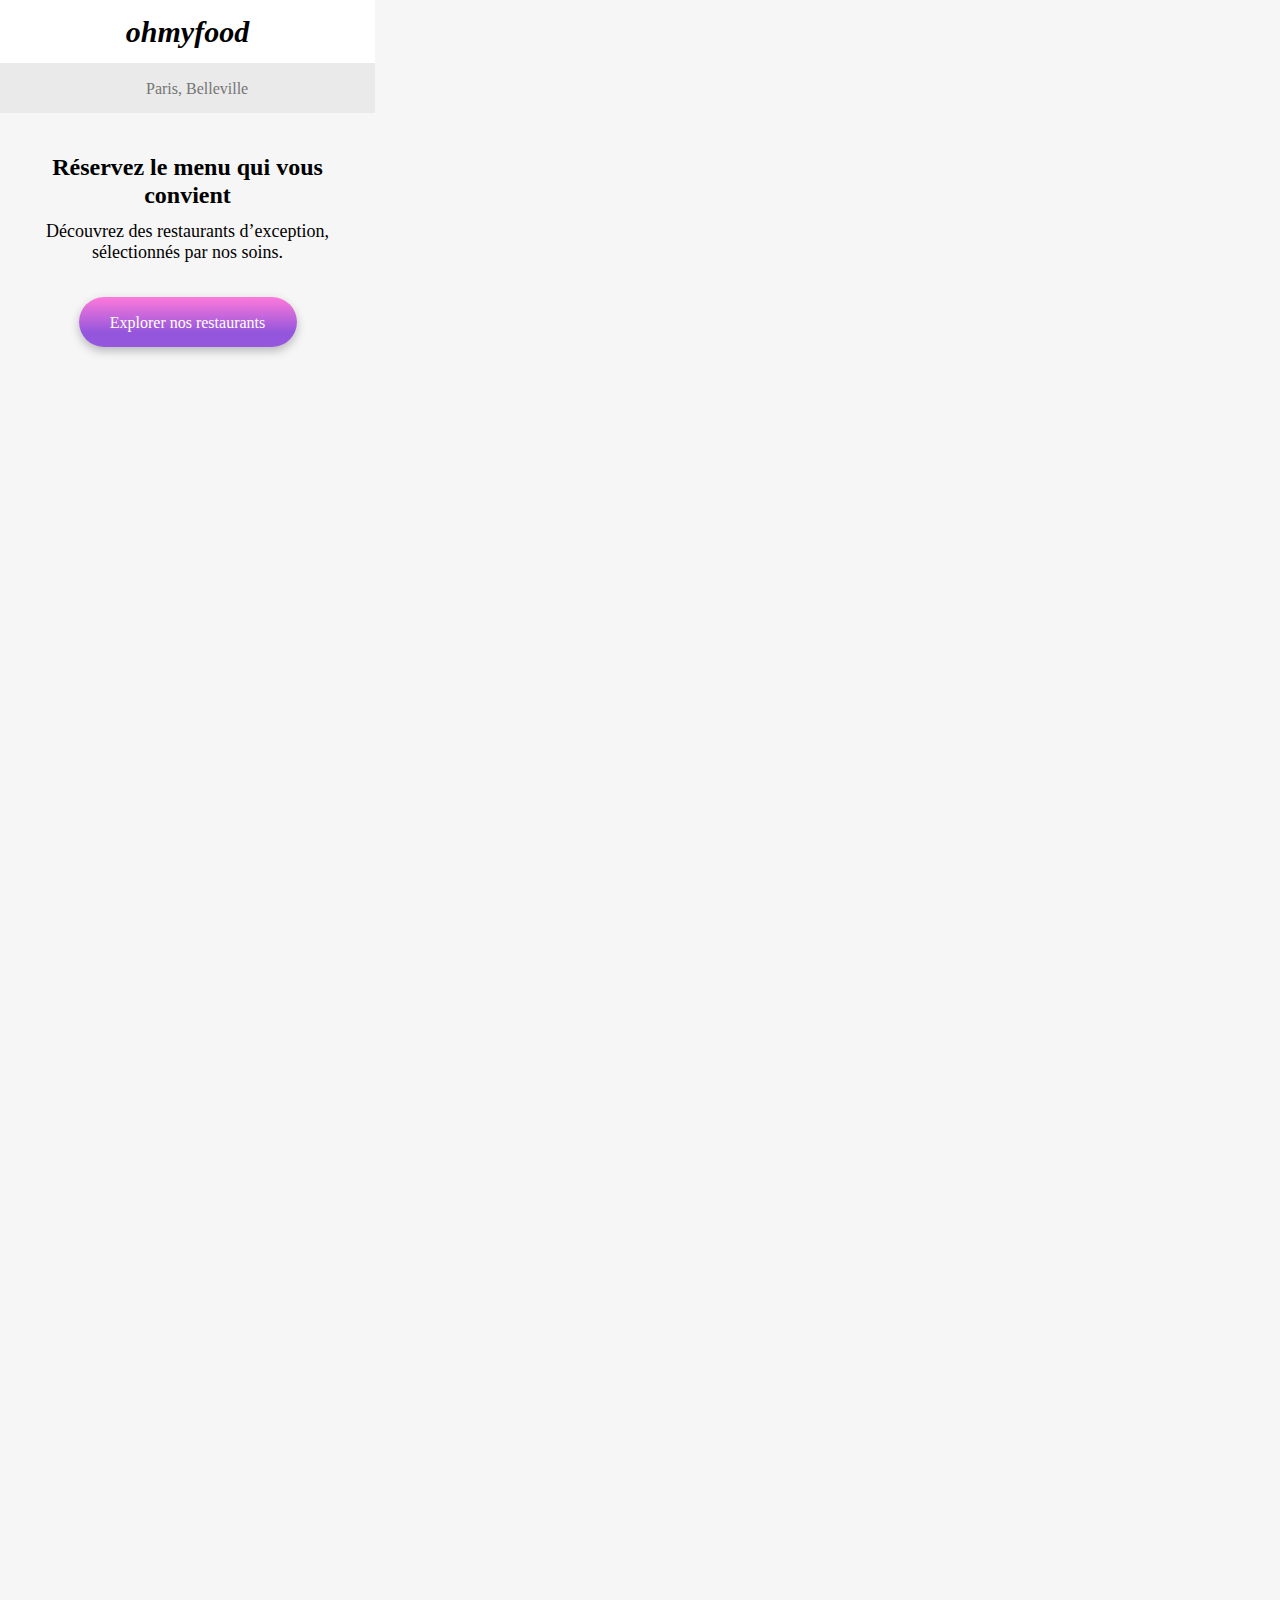
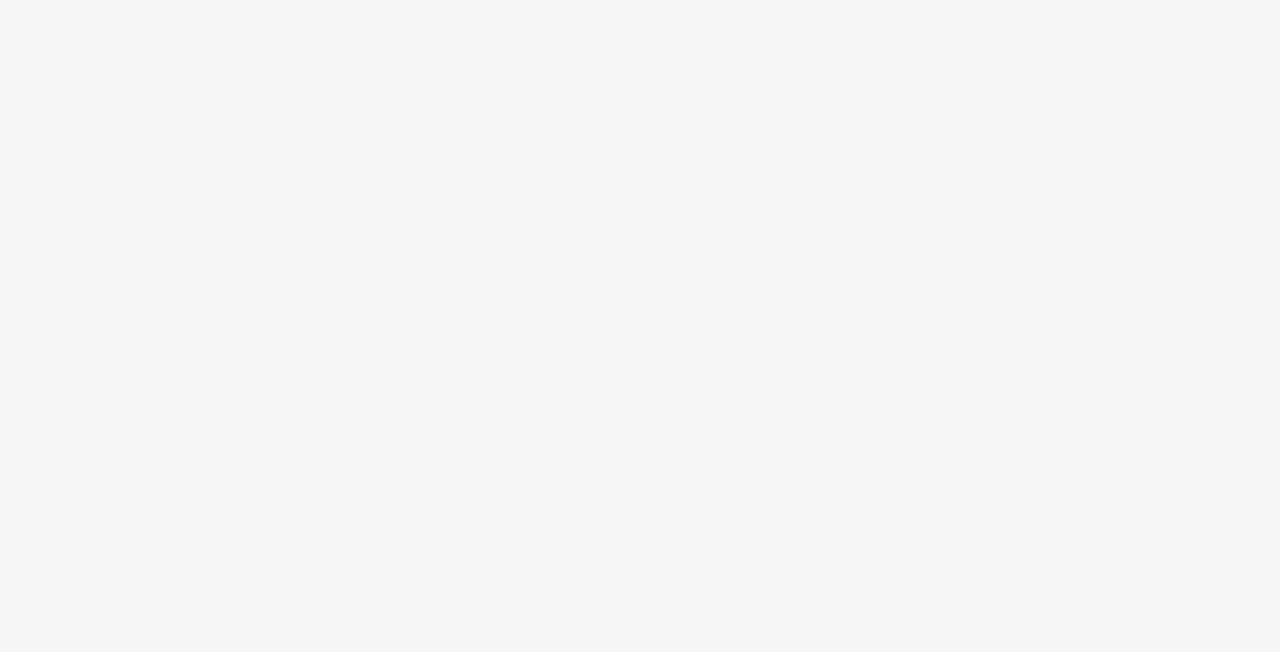
==== index.html @ 10ee0db1 "FEAT (explorer) : Ajout texte + bouton + style de la page" ====
<!DOCTYPE html>
<html lang="fr">

<head>
    <meta charset="UTF-8">
    <title>Oh My Food</title>
    <link rel="preconnect" href="https://fonts.googleapis.com">
    <link rel="preconnect" href="https://fonts.gstatic.com" crossorigin>
    <link href="https://fonts.googleapis.com/css2?family=Archivo:wght@600&family=Manrope&display=swap" rel="stylesheet">
    <link rel="stylesheet" href="https://cdnjs.cloudflare.com/ajax/libs/font-awesome/6.2.1/css/all.min.css"
        integrity="sha512-MV7K8+y+gLIBoVD59lQIYicR65iaqukzvf/nwasF0nqhPay5w/9lJmVM2hMDcnK1OnMGCdVK+iQrJ7lzPJQd1w=="
        crossorigin="anonymous" referrerpolicy="no-referrer" />
    <link rel="stylesheet" href="./css/style.css">
</head>

<body>
    <div class="main-container">

        <header>
            <div class="header_logo">
                <h1 class="header_logo--bold header_logo--center">ohmyfood</h1>
            </div>
            <div class="header_searchbar">
                <i class="fa-solid fa-location-dot"></i>
                <div>
                    <input class="header_searchbar--background header_searchbar--text" type="text"
                        placeholder="Paris, Belleville">
                </div>
            </div>
        </header>

        <main>

            <section class="explorer">
                <h2 class="explorer_h2">Réservez le menu qui vous convient</h2>
                <p class="explorer_p">Découvrez des restaurants d’exception, <br>sélectionnés par nos soins.
                </p>
                <div class="explorer_bouton">
                    <input type="submit" value="Explorer nos restaurants" class="explorer_bouton--style explorer_bouton--text">
                </div>
            </section>
        
            <section class="fonctionnement"></section>
            <section class="restaurants"></section>

        </main>

        <footer> </footer>

    </div>
</body>
---- css/style.css ----
@charset "UTF-8";
* {
  font-family: "Archivo", sans-serif;
  font-family: "Manrope", sans-serif;
}

:root {
  --purple: #9356DC;
  --pink: #FF79DA;
  --green: #99E2D0;
}

h1 {
  /*En-tête des pages (nom du restaurant)*/
  font-family: Shrikhand;
  font-size: 30px;
  font-style: italic;
  line-height: 44px;
}

h2 {
  /*Titre des section*/
  font-family: Roboto;
  font-size: 24px;
  font-weight: 700;
  line-height: 28px;
}

h3 {
  /*Titre des cards*/
  font-family: Roboto;
  font-size: 18px;
  font-weight: 700;
  line-height: 21px;
}

h4 {
  /*Textes des boutons*/
  font-family: Roboto;
  font-size: 16px;
  font-weight: 500;
  line-height: 19px;
}

h5 {
  /*Sous-titre des cards*/
  font-family: Roboto;
  font-size: 17px;
  font-weight: 300;
  line-height: 20px;
}

p {
  font-family: Roboto;
  font-size: 18px;
  font-weight: 300;
  line-height: 21px;
}

body {
  max-width: 375px;
  height: 2252px;
  background-color: rgb(246, 246, 246);
  margin: 0px;
}

.main-container {
  display: grid;
  grid-template-columns: 375px;
  align-items: center;
}

/*************HEADER*************/
.header_logo {
  width: 375px;
  height: 63px;
  background-color: white;
  display: flex;
  align-items: center;
}
.header_logo .header_logo--bold {
  font-weight: bold;
}
.header_logo .header_logo--center {
  margin: auto;
}

.header_searchbar {
  display: flex;
  flex-direction: row;
  align-items: center;
  justify-content: center;
  height: 50px;
  gap: 17px;
  padding-left: 100px;
  background-color: rgb(234, 234, 234);
}
.header_searchbar .header_searchbar--background {
  border: none;
  background-color: rgb(234, 234, 234);
}
.header_searchbar .header_searchbar--text {
  font-family: Roboto;
  font-size: 16px;
  font-weight: 500;
  line-height: 19px;
  color: black;
}

/*************EXPLORER*************/
.explorer {
  display: flex;
  flex-direction: column;
  justify-content: center;
  padding-top: 40px;
}
.explorer .explorer_h2 {
  width: 275px;
  height: 68px;
  text-align: center;
  margin: auto;
}
.explorer .explorer_p {
  width: 315px;
  height: 46px;
  margin: auto;
  text-align: center;
}
.explorer .explorer_bouton {
  width: 218px;
  height: 50px;
  margin: auto;
  margin-top: 30px;
}
.explorer .explorer_bouton .explorer_bouton--style {
  width: 218px;
  height: 50px;
  border-radius: 25px;
  border: none;
  background: rgb(147, 86, 220);
  background: linear-gradient(0deg, rgb(147, 86, 220) 29%, rgb(255, 121, 218) 100%);
  box-shadow: 0px 4px 10px 0px rgba(0, 0, 0, 0.25);
}
.explorer .explorer_bouton .explorer_bouton--text {
  font-family: Roboto;
  font-size: 16px;
  font-weight: 500;
  line-height: 19px;
  color: white;
}/*# sourceMappingURL=style.css.map */
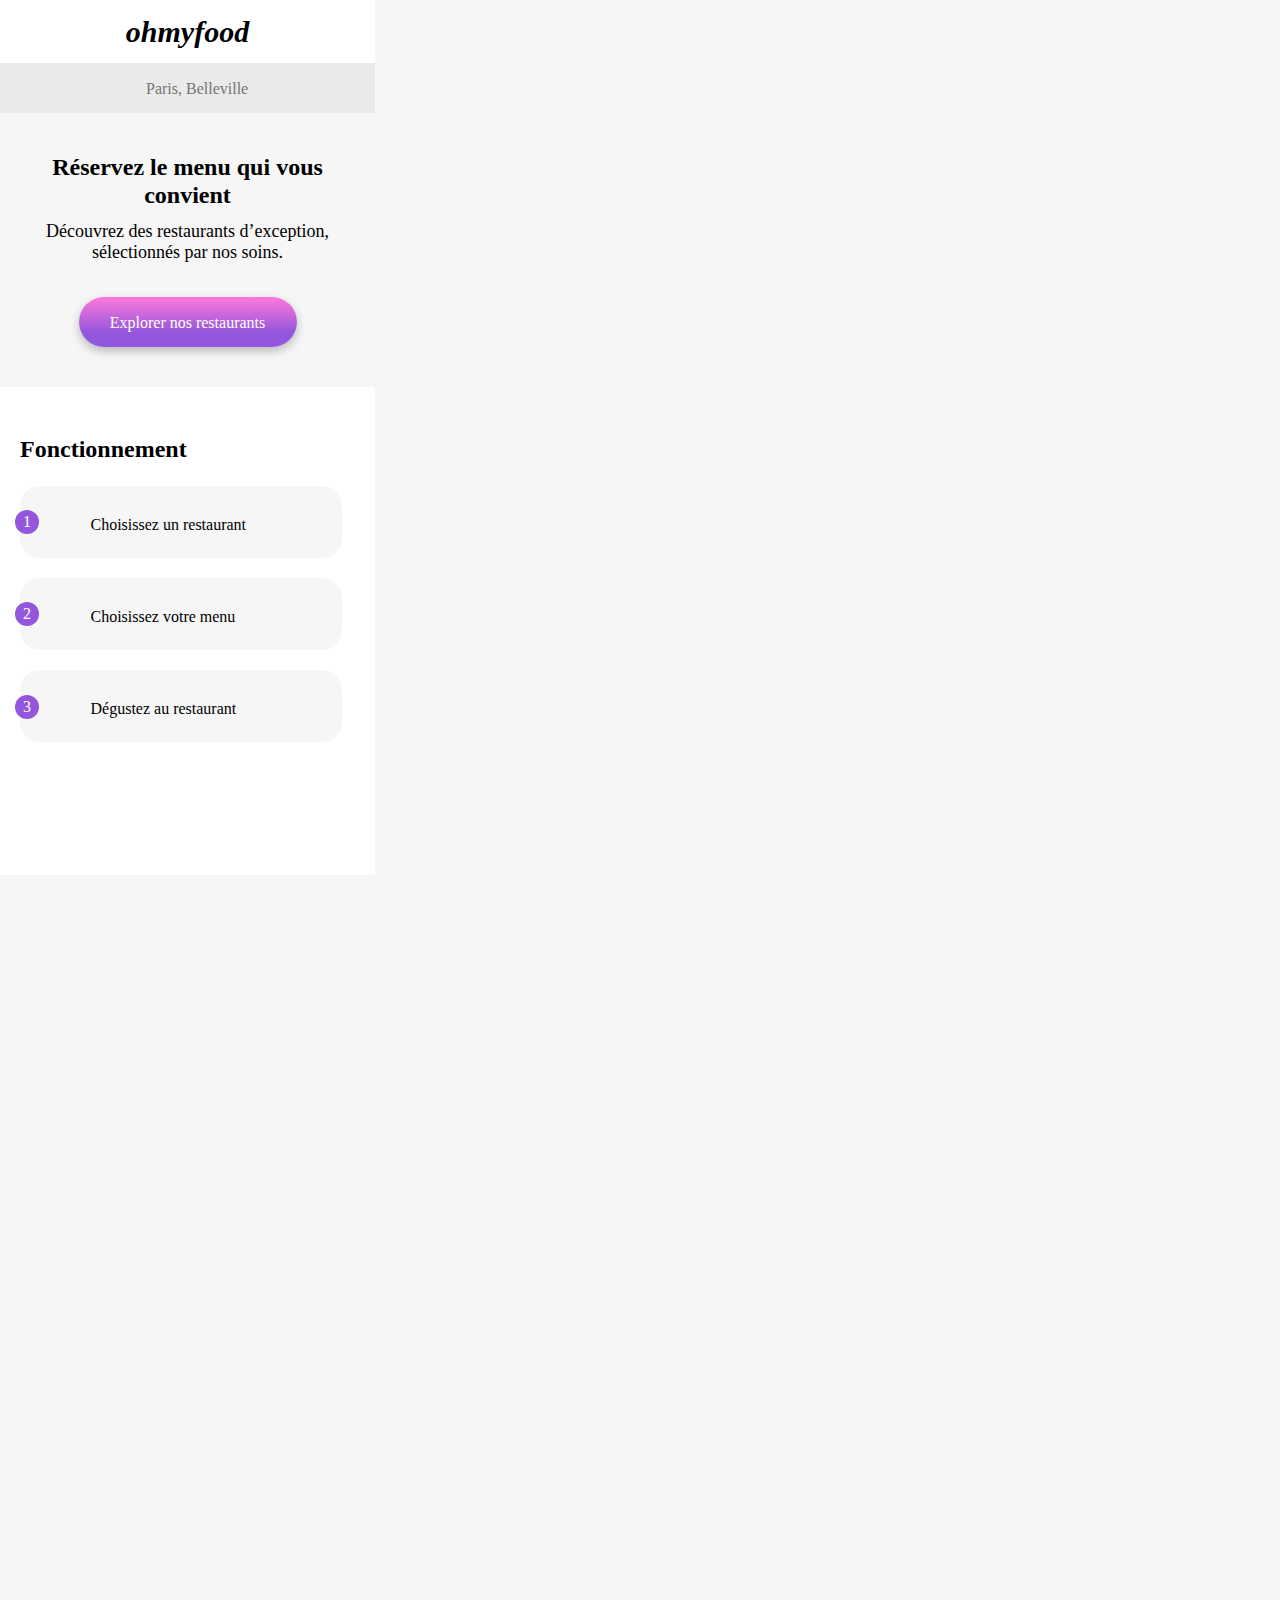
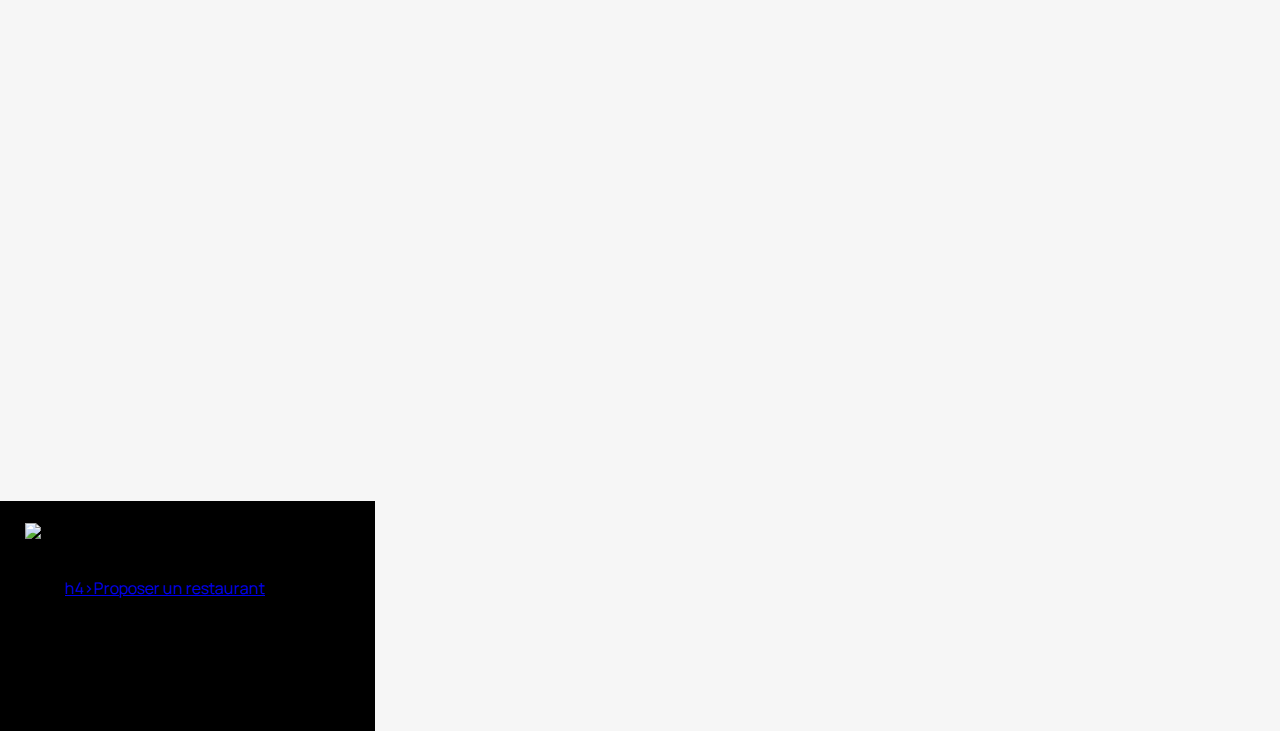
==== commit d1597b89: "FEAT (footer) : Ajout structure section + structure ul/li + style de la section" ====
--- a/index.html
+++ b/index.html
@@ -36,16 +36,55 @@
                 <p class="explorer_p">Découvrez des restaurants d’exception, <br>sélectionnés par nos soins.
                 </p>
                 <div class="explorer_bouton">
-                    <input type="submit" value="Explorer nos restaurants" class="explorer_bouton--style explorer_bouton--text">
+                    <a href="#" class="explorer_bouton--style explorer_bouton--text">Explorer nos restaurants</a>
                 </div>
             </section>
         
-            <section class="fonctionnement"></section>
-            <section class="restaurants"></section>
+            <section class="fonctionmt">
+                    <h2 class="fonctionmt_text">Fonctionnement</h2>
+                <div class="fonctionmt_bouton">
+                    <div class="bouton_pastille bouton_pastille--position1">
+                        <h4 class="bouton_pastille--number">1</h4>
+                    </div>
+                    <i class="fa-solid fa-mobile-screen-button"></i>
+                    <h4 class="bouton_text--style">Choisissez un restaurant</h4>
+                </div>
+                <div class="fonctionmt_bouton">
+                    <div class="bouton_pastille bouton_pastille--position2">
+                        <h4 class="bouton_pastille--number">2</h4>
+                    </div>
+                    <i class="fa-solid fa-list-ul"></i>
+                    <h4 class="bouton_text--style">Choisissez votre menu</h4>
+                </div>
+                <div class="fonctionmt_bouton">
+                    <div class="bouton_pastille bouton_pastille--position3">
+                        <h4 class="bouton_pastille--number">3</h4>
+                    </div>
+                    <i class="fa-solid fa-store"></i>
+                    <h4 class="bouton_text--style">Dégustez au restaurant</h4>
+                </div>
+            </section>
+            
+            <section class="restaurants">
+
+            </section>
 
         </main>
 
-        <footer> </footer>
+        <footer class="footer">
+            <img src="/images/logo/ohmyfood.png" alt="logo Ohmyfood">
+            <ul>
+                <li class="footer_link">
+                    <i class="fa-solid fa-utensils"></i>
+                    <a href="#">h4>Proposer un restaurant</h4></a>
+                </li>
+                <li></li>
+                <li></li>
+                <li></li>
+
+
+            </ul>
+        </footer>
 
     </div>
 </body>--- a/css/style.css
+++ b/css/style.css
@@ -8,6 +8,7 @@
   --purple: #9356DC;
   --pink: #FF79DA;
   --green: #99E2D0;
+  --light_grey: rgba(246, 246, 246, 1);
 }
 
 h1 {
@@ -60,7 +61,7 @@
 body {
   max-width: 375px;
   height: 2252px;
-  background-color: rgb(246, 246, 246);
+  background-color: var(--light_grey);
   margin: 0px;
 }
 
@@ -113,6 +114,7 @@
   flex-direction: column;
   justify-content: center;
   padding-top: 40px;
+  padding-bottom: 40px;
 }
 .explorer .explorer_h2 {
   width: 275px;
@@ -133,11 +135,11 @@
   margin-top: 30px;
 }
 .explorer .explorer_bouton .explorer_bouton--style {
+  display: inline-block;
   width: 218px;
   height: 50px;
   border-radius: 25px;
   border: none;
-  background: rgb(147, 86, 220);
   background: linear-gradient(0deg, rgb(147, 86, 220) 29%, rgb(255, 121, 218) 100%);
   box-shadow: 0px 4px 10px 0px rgba(0, 0, 0, 0.25);
 }
@@ -147,4 +149,84 @@
   font-weight: 500;
   line-height: 19px;
   color: white;
+  text-decoration: none;
+  display: flex;
+  justify-content: center;
+  align-items: center;
+}
+
+/*************FONCTIONNEMENT*************/
+.fonctionmt {
+  display: flex;
+  flex-direction: column;
+  height: 440px;
+  padding-top: 48px;
+  background-color: white;
+  gap: 20px;
+  padding-left: 20px;
+}
+.fonctionmt .fonctionmt_text {
+  width: 275px;
+  height: 31px;
+  margin: 0px;
+}
+.fonctionmt .bouton_pastille {
+  position: absolute;
+  left: 15px;
+  width: 24px;
+  height: 24px;
+  background-color: var(--purple);
+  border-radius: 100%;
+}
+.fonctionmt .bouton_pastille--position1 {
+  top: 510px;
+}
+.fonctionmt .bouton_pastille--position2 {
+  top: 602px;
+}
+.fonctionmt .bouton_pastille--position3 {
+  top: 695px;
+}
+.fonctionmt .bouton_pastille--number {
+  color: white;
+  width: 15px;
+  margin: auto;
+  margin-top: 2px;
+  text-align: center;
+}
+.fonctionmt .fonctionmt_bouton {
+  display: flex;
+  flex-direction: row;
+  width: 322px;
+  height: 72px;
+  border-radius: 20px;
+  background-color: var(--light_grey);
+}
+.fonctionmt .fa-solid {
+  display: flex;
+  align-items: center;
+  margin-left: 30px;
+}
+.fonctionmt .bouton_text--style {
+  width: 211px;
+  height: 15px;
+  margin: auto;
+}
+.fonctionmt .fa-store {
+  color: var(--purple);
+}
+
+/*************RESTAURANTS*************/
+.restaurants {
+  height: 1226px;
+}
+
+/*************FOOTER*************/
+.footer {
+  display: flex;
+  flex-direction: column;
+  height: 186px;
+  padding: 22px 25px 22px 25px;
+  gap: 16px;
+  background-color: black;
 }/*# sourceMappingURL=style.css.map */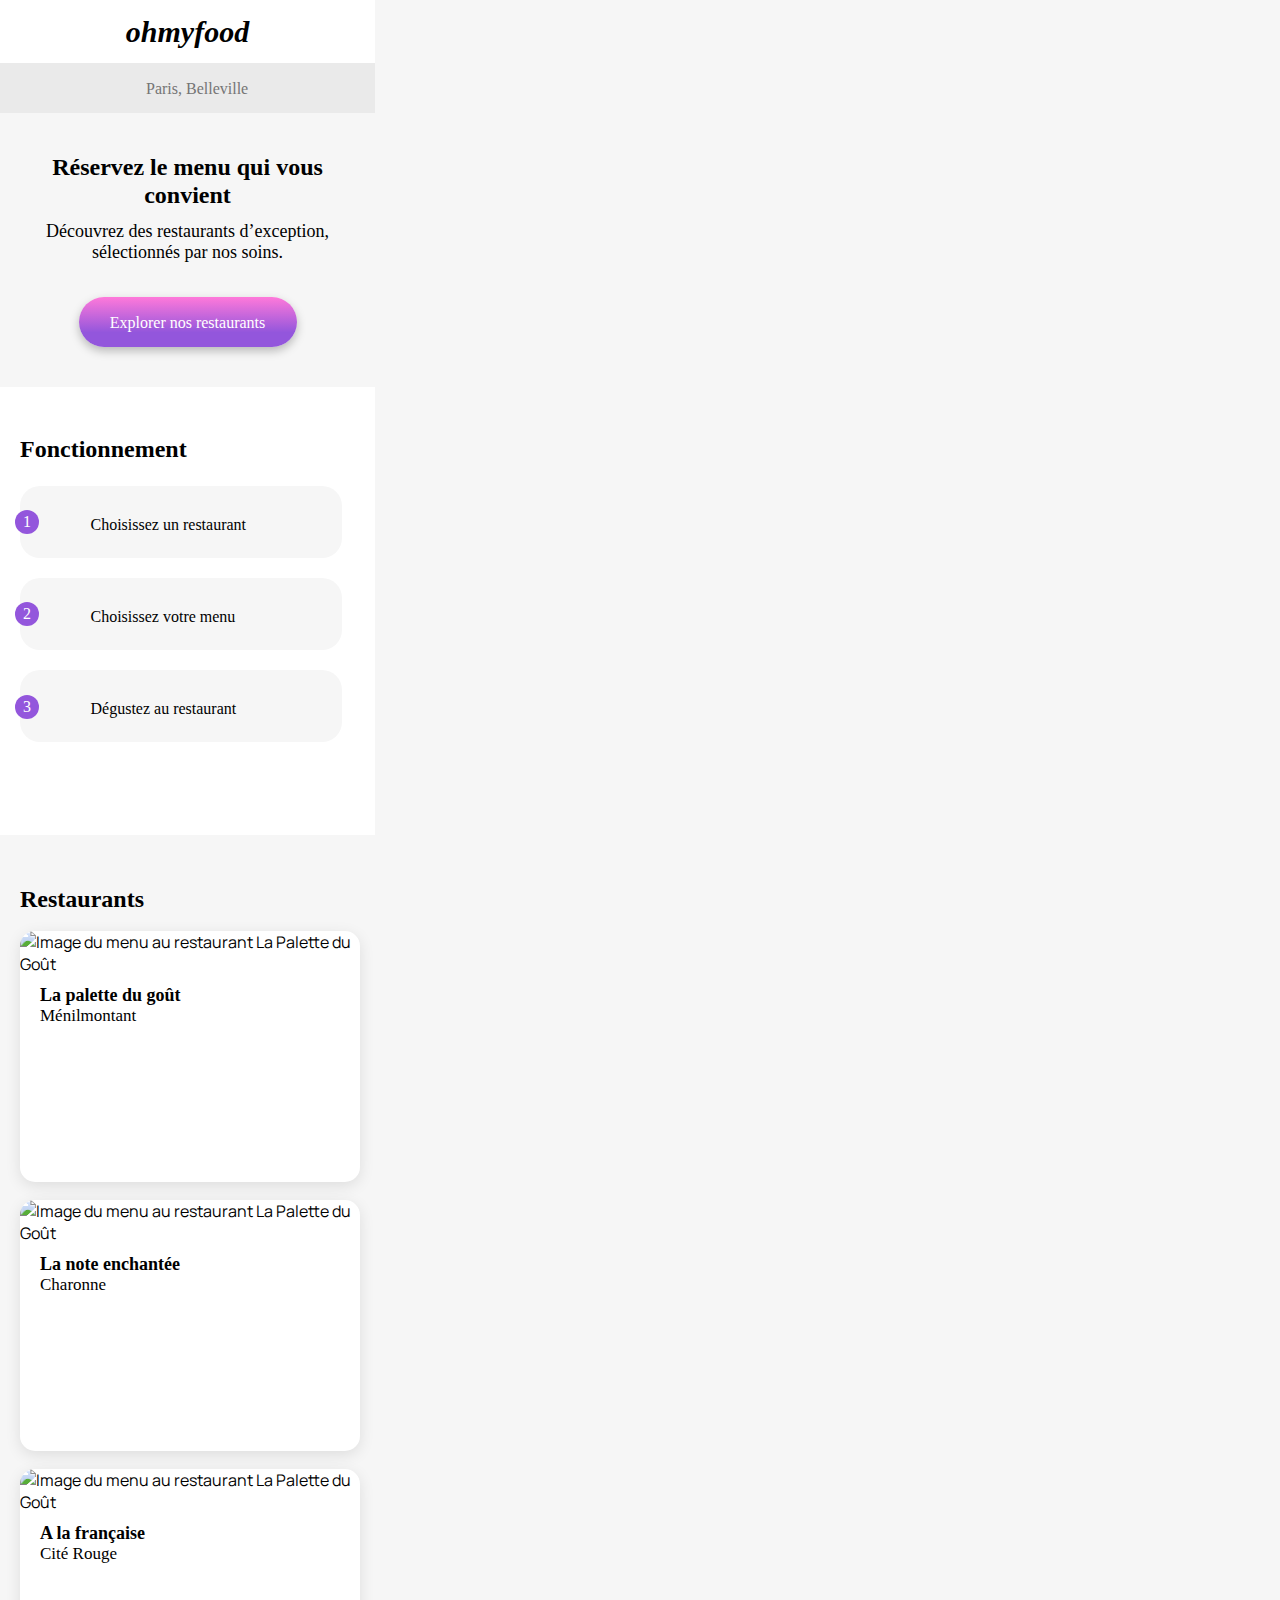
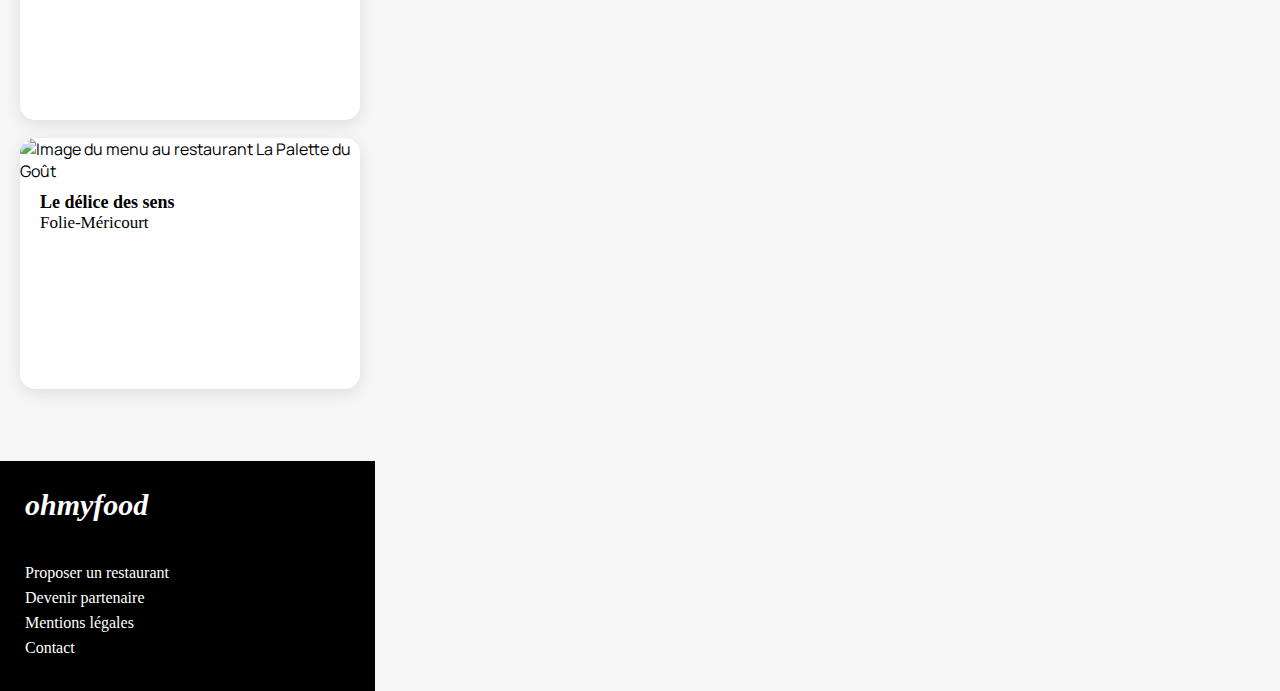
==== commit e436b66b: "FEAT (footer) : Ajout des styles du footer et finition de la structure" ====
--- a/index.html
+++ b/index.html
@@ -18,6 +18,7 @@
 
         <header>
             <div class="header_logo">
+                <!--<img src="/images/logo/ohmyfood@2x.svg" alt="logo Ohmyfood">-->
                 <h1 class="header_logo--bold header_logo--center">ohmyfood</h1>
             </div>
             <div class="header_searchbar">
@@ -36,7 +37,7 @@
                 <p class="explorer_p">Découvrez des restaurants d’exception, <br>sélectionnés par nos soins.
                 </p>
                 <div class="explorer_bouton">
-                    <a href="#" class="explorer_bouton--style explorer_bouton--text">Explorer nos restaurants</a>
+                    <a href="#ancre-restaurants" class="explorer_bouton--style explorer_bouton--text">Explorer nos restaurants</a>
                 </div>
             </section>
         
@@ -66,21 +67,92 @@
             </section>
             
             <section class="restaurants">
+                <div>
+                    <h2 class="restaurants_title" id="ancre-restaurants">Restaurants</h2>
+                </div>
+
+                <article class="restaurants_card">
+                    <a href="#">
+                    <img src="./images/restaurants/jay-wennington-N_Y88TWmGwA-unsplash.jpg"
+                        alt="Image du menu au restaurant La Palette du Goût">
+                    <div class="card_content">
+                        <div class="card_text">
+                            <h3 class="card_title">La palette du goût</h3>
+                            <h5 class="card_subtitle">Ménilmontant</h5>
+                        </div>
+                        <div class="card_heart">
+                            <i class="card_heart--size fa-sharp fa-regular fa-heart" aria-hidden="true"></i>
+                        </div>
+                    </div>
+                </a>
+            </article>
+
+            <article class="restaurants_card">
+                <a href="#">
+                <img src="./images/restaurants/stil-u2Lp8tXIcjw-unsplash.jpg"
+                    alt="Image du menu au restaurant La Palette du Goût">
+                <div class="card_content">
+                    <div class="card_text">
+                        <h3 class="card_title">La note enchantée</h3>
+                        <h5 class="card_subtitle">Charonne</h5>
+                    </div>
+                    <div class="card_heart">
+                        <i class="card_heart--size fa-sharp fa-regular fa-heart" aria-hidden="true"></i>
+                    </div>
+                </div>
+            </a>
+        </article>
+
+        <article class="restaurants_card">
+            <a href="#">
+            <img src="./images/restaurants/toa-heftiba-DQKerTsQwi0-unsplash.jpg"
+                alt="Image du menu au restaurant La Palette du Goût">
+            <div class="card_content">
+                <div class="card_text">
+                    <h3 class="card_title">A la française</h3>
+                    <h5 class="card_subtitle">Cité Rouge</h5>
+                </div>
+                <div class="card_heart">
+                    <i class="card_heart--size fa-sharp fa-regular fa-heart" aria-hidden="true"></i>
+                </div>
+            </div>
+        </a>
+    </article>
+
+    <article class="restaurants_card">
+        <a href="#">
+        <img src="./images/restaurants/louis-hansel-shotsoflouis-qNBGVyOCY8Q-unsplash.jpg"
+            alt="Image du menu au restaurant La Palette du Goût">
+        <div class="card_content">
+            <div class="card_text">
+                <h3 class="card_title">Le délice des sens</h3>
+                <h5 class="card_subtitle">Folie-Méricourt</h5>
+            </div>
+            <div class="card_heart">
+                <i class="card_heart--size fa-sharp fa-regular fa-heart" aria-hidden="true"></i>
+            </div>
+        </div>
+    </a>
+</article>
 
             </section>
 
         </main>
 
         <footer class="footer">
-            <img src="/images/logo/ohmyfood.png" alt="logo Ohmyfood">
+            <h1 class="footer_logo--color">ohmyfood</h1>
+            <!--<img src="/images/logo/ohmyfood@2x.svg" alt="logo Ohmyfood">-->
             <ul>
                 <li class="footer_link">
-                    <i class="fa-solid fa-utensils"></i>
-                    <a href="#">h4>Proposer un restaurant</h4></a>
+                    <i class="fa-solid fa-utensils footer_link--color"></i>
+                    <a href="#"><h4 class="footer_link--color">Proposer un restaurant</h4></a>
                 </li>
-                <li></li>
-                <li></li>
-                <li></li>
+                <li class="footer_link">
+                    <i class="fa-solid fa-handshake-angle footer_link--color"></i>
+                    <a href="#"><h4 class="footer_link--color">Devenir partenaire</h4></a>
+                </li>
+                <li><a href="#"><h4 class="footer_h4--margin">Mentions légales</h4></a></li>
+                <li><a href="#"><h4 class="footer_h4--margin">Contact</h4></a></li>
 
 
             </ul>
--- a/css/style.css
+++ b/css/style.css
@@ -159,7 +159,7 @@
 .fonctionmt {
   display: flex;
   flex-direction: column;
-  height: 440px;
+  height: 400px;
   padding-top: 48px;
   background-color: white;
   gap: 20px;
@@ -218,7 +218,59 @@
 
 /*************RESTAURANTS*************/
 .restaurants {
-  height: 1226px;
+  display: flex;
+  flex-direction: column;
+  height: 1176px;
+  padding-left: 20px;
+  padding-top: 50px;
+  gap: 18px;
+}
+.restaurants .restaurants_title {
+  margin: 0px;
+}
+.restaurants .restaurants_card {
+  width: 340px;
+  height: 251px;
+  border-radius: 15px;
+  background-color: rgb(255, 255, 255);
+  box-shadow: 0px 4px 15px 0px rgba(0, 0, 0, 0.1);
+}
+.restaurants .restaurants_card img {
+  width: 340px;
+  height: 180px;
+  border-radius: 15px 15px 0px 0px;
+  -o-object-fit: cover;
+     object-fit: cover;
+}
+.restaurants .restaurants_card a {
+  text-decoration: none;
+  color: black;
+}
+.restaurants .card_content {
+  display: flex;
+  flex-direction: row;
+  justify-content: space-between;
+  height: 60px;
+  width: 300px;
+  padding-left: 20px;
+  padding-top: 10px;
+  padding-bottom: 10px;
+}
+.restaurants .card_title {
+  margin: 0px;
+}
+.restaurants .card_subtitle {
+  margin: 0px;
+}
+.restaurants .card_heart {
+  width: 26px;
+  height: 22px;
+  margin: 1px;
+}
+.restaurants .card_heart--size {
+  width: 26px;
+  height: 22px;
+  margin-left: 10px;
 }
 
 /*************FOOTER*************/
@@ -229,4 +281,41 @@
   padding: 22px 25px 22px 25px;
   gap: 16px;
   background-color: black;
+}
+.footer .footer_logo--color {
+  color: white;
+  margin: 0px;
+}
+.footer .footer_link {
+  display: flex;
+  flex-direction: row;
+  width: 190px;
+  height: 19px;
+  padding-bottom: 6px;
+}
+.footer .footer_link--color {
+  color: white;
+}
+.footer .footer_link h4 {
+  margin: 0px;
+}
+
+.footer ul {
+  padding-left: 0px;
+  margin-top: 20px;
+}
+
+.footer li {
+  list-style: none;
+  padding-left: 0px;
+  padding-bottom: 6px;
+}
+
+.footer a {
+  text-decoration: none;
+  color: white;
+}
+
+.footer_h4--margin {
+  margin: 0px;
 }/*# sourceMappingURL=style.css.map */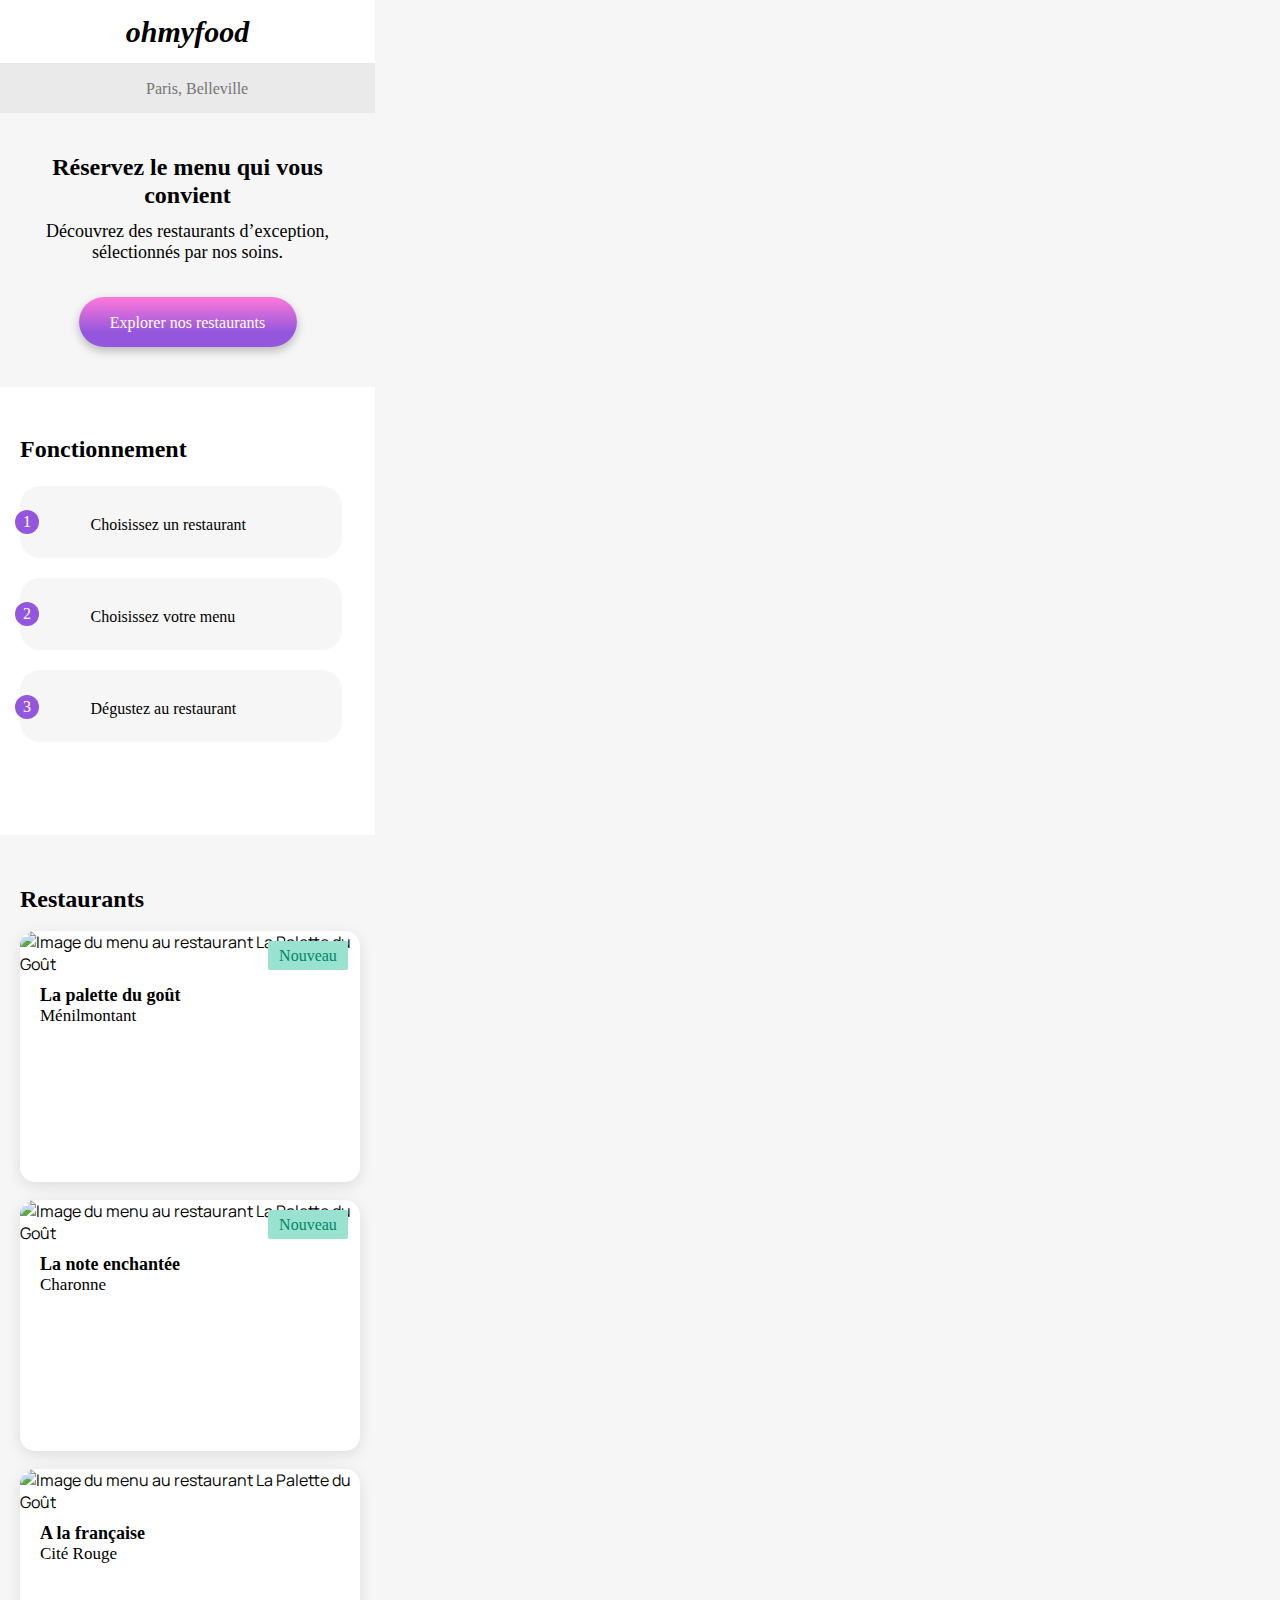
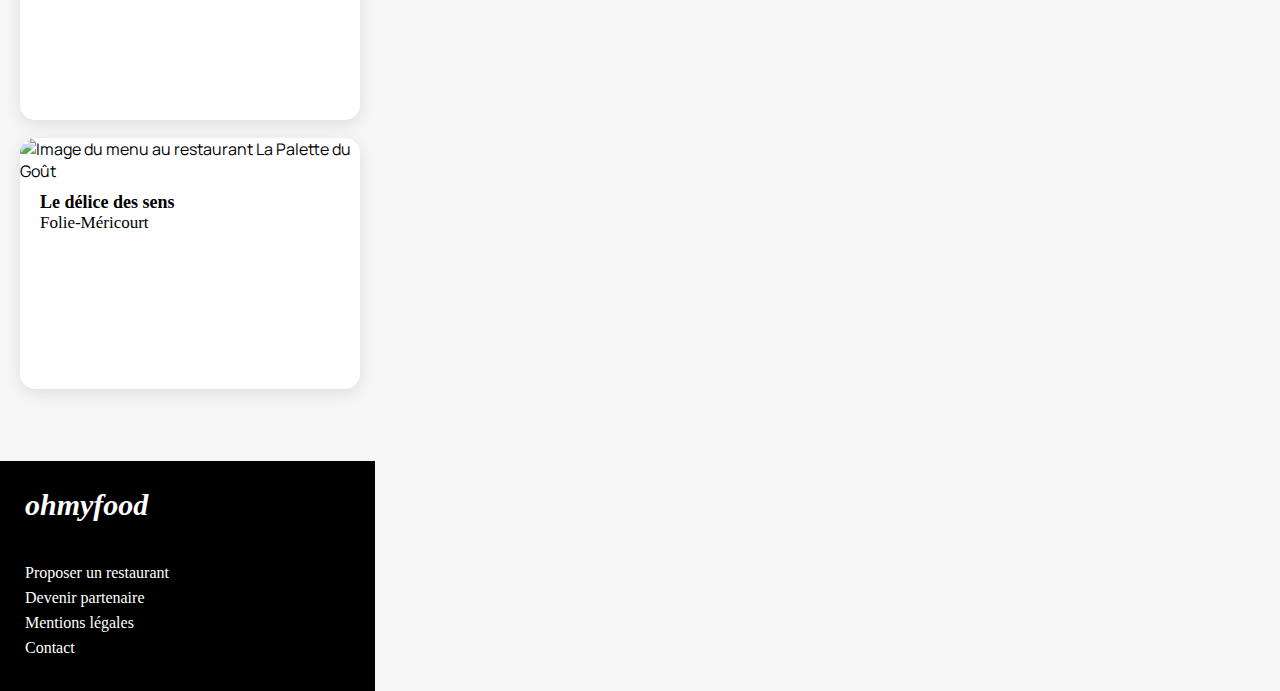
==== commit d47cc28e: "FEAT (restaurants) : Ajout des pastilles -nouveau- sur les cards; structure + style" ====
--- a/index.html
+++ b/index.html
@@ -72,6 +72,9 @@
                 </div>
 
                 <article class="restaurants_card">
+                    <div class="card_pastille">
+                        <h4 class="card_pastille--text">Nouveau</h4>
+                    </div>
                     <a href="#">
                     <img src="./images/restaurants/jay-wennington-N_Y88TWmGwA-unsplash.jpg"
                         alt="Image du menu au restaurant La Palette du Goût">
@@ -88,6 +91,9 @@
             </article>
 
             <article class="restaurants_card">
+                <div class="card_pastille">
+                    <h4 class="card_pastille--text">Nouveau</h4>
+                </div>
                 <a href="#">
                 <img src="./images/restaurants/stil-u2Lp8tXIcjw-unsplash.jpg"
                     alt="Image du menu au restaurant La Palette du Goût">
--- a/css/style.css
+++ b/css/style.css
@@ -273,6 +273,23 @@
   margin-left: 10px;
 }
 
+.card_pastille {
+  position: absolute;
+  left: 268px;
+  width: 80px;
+  height: 29px;
+  background-color: var(--green);
+  margin-top: 10px;
+  border-radius: 2px;
+}
+.card_pastille--text {
+  color: rgb(0, 135, 102);
+  width: 61px;
+  margin: auto;
+  margin-top: 5px;
+  text-align: center;
+}
+
 /*************FOOTER*************/
 .footer {
   display: flex;
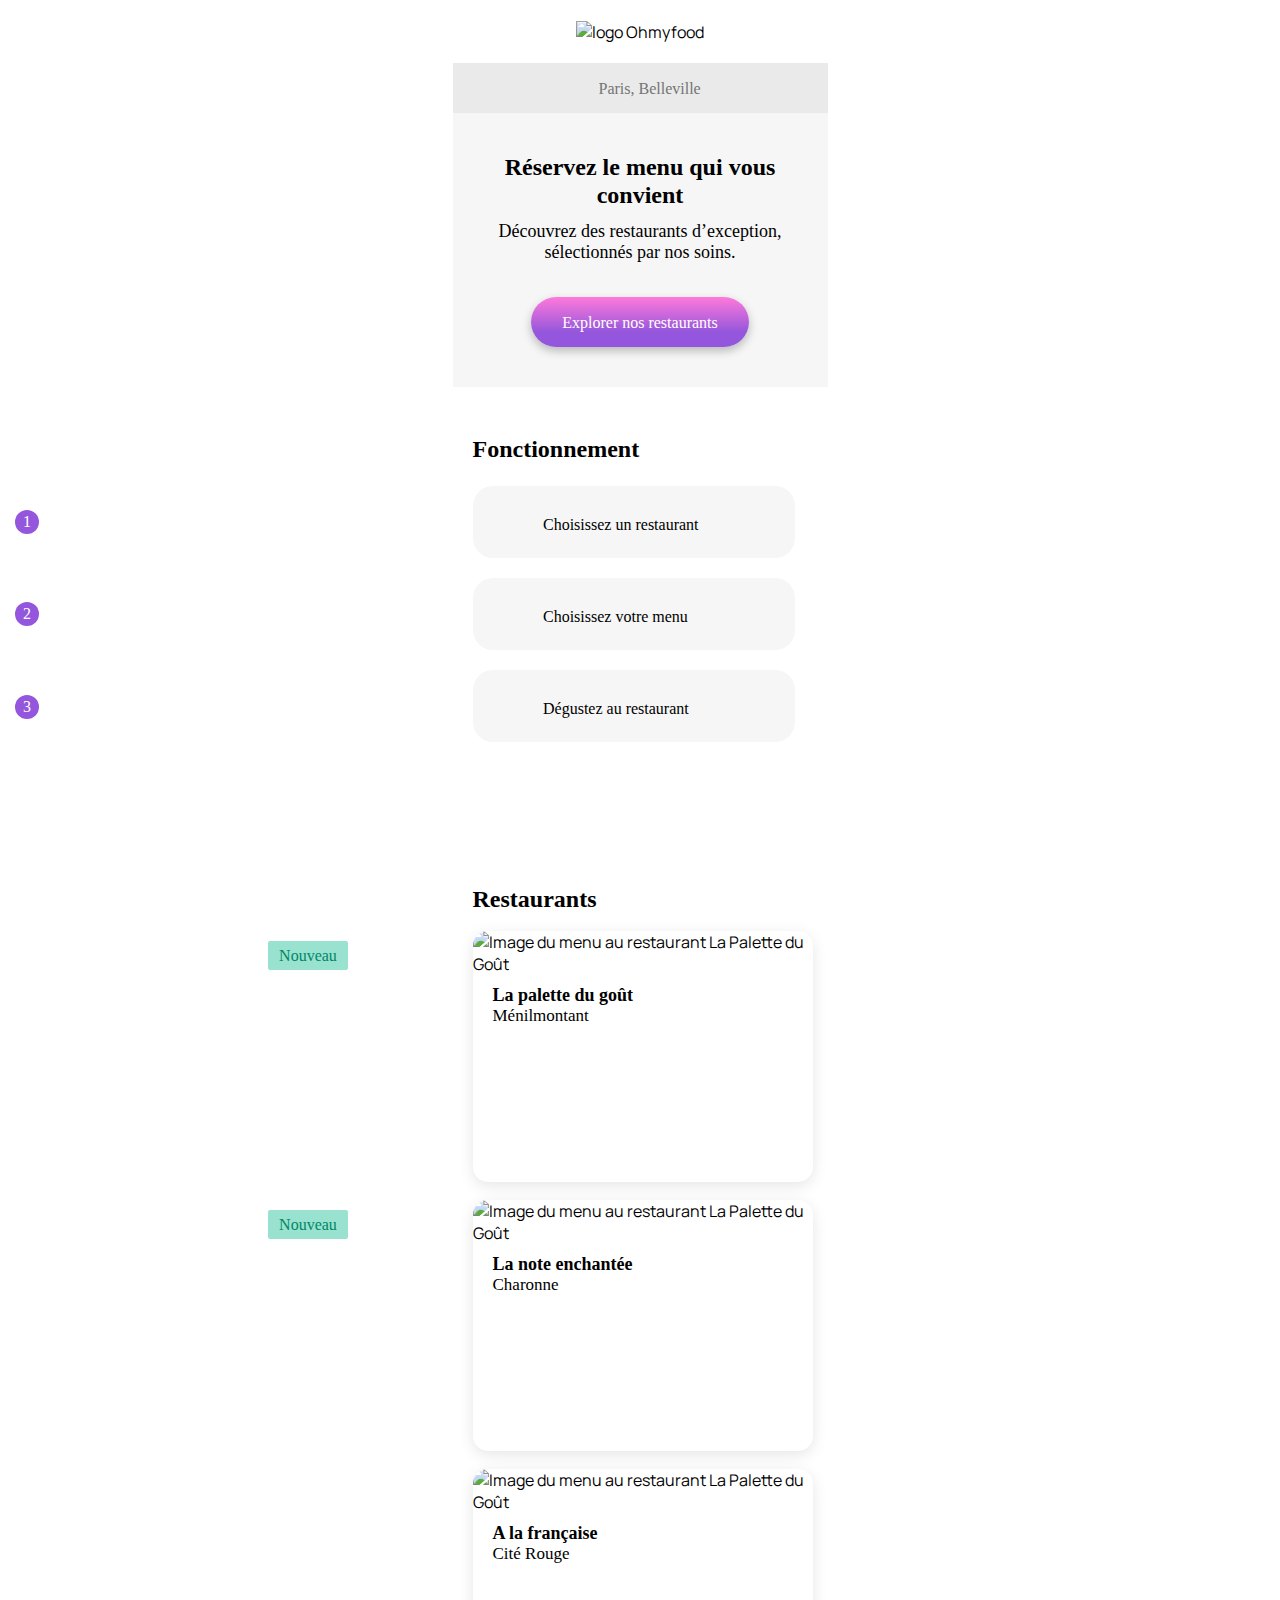
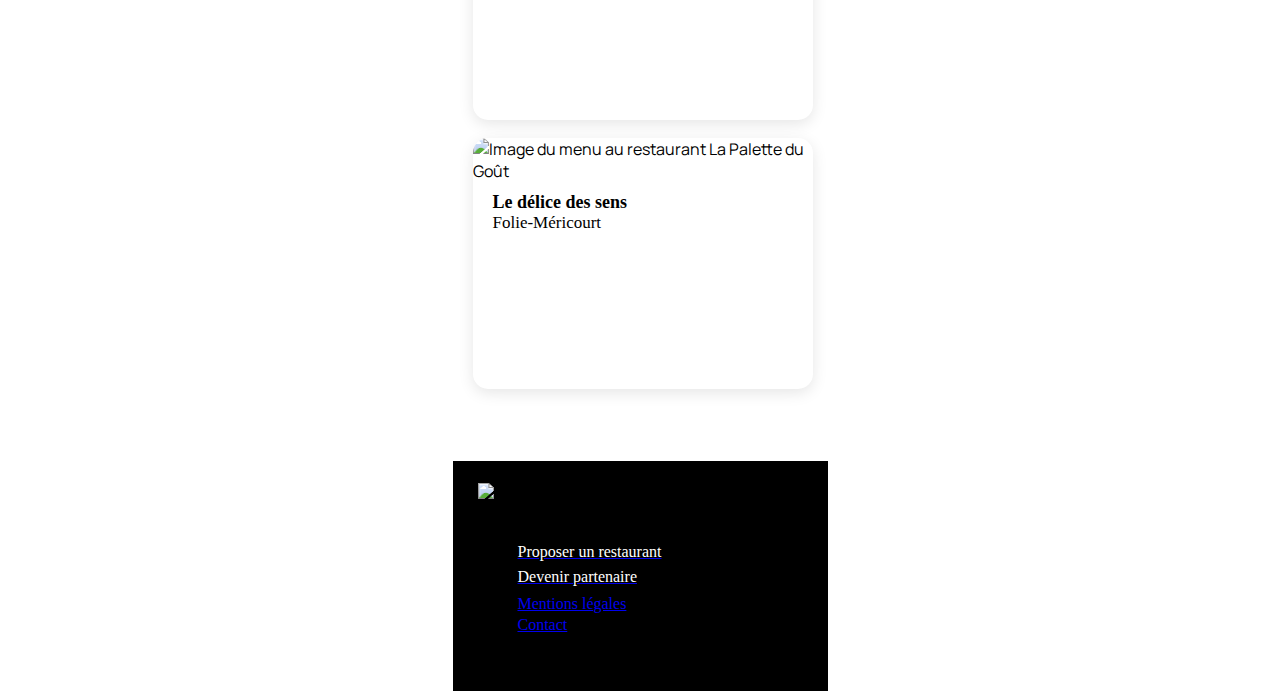
==== commit f1011548: "FEAT : Ajout des animations pour les bouton explorer & commander au survol de la souris" ====
--- a/index.html
+++ b/index.html
@@ -18,8 +18,7 @@
 
         <header>
             <div class="header_logo">
-                <!--<img src="/images/logo/ohmyfood@2x.svg" alt="logo Ohmyfood">-->
-                <h1 class="header_logo--bold header_logo--center">ohmyfood</h1>
+                <img src="./images/logo/ohmyfood@2x.svg" alt="logo Ohmyfood">
             </div>
             <div class="header_searchbar">
                 <i class="fa-solid fa-location-dot"></i>
@@ -36,13 +35,14 @@
                 <h2 class="explorer_h2">Réservez le menu qui vous convient</h2>
                 <p class="explorer_p">Découvrez des restaurants d’exception, <br>sélectionnés par nos soins.
                 </p>
-                <div class="explorer_bouton">
-                    <a href="#ancre-restaurants" class="explorer_bouton--style explorer_bouton--text">Explorer nos restaurants</a>
+                <div class="button">
+                    <a href="#ancre-restaurants" class="button_text button_style button_explorer--taille">Explorer nos
+                        restaurants</a>
                 </div>
             </section>
-        
+
             <section class="fonctionmt">
-                    <h2 class="fonctionmt_text">Fonctionnement</h2>
+                <h2 class="fonctionmt_text">Fonctionnement</h2>
                 <div class="fonctionmt_bouton">
                     <div class="bouton_pastille bouton_pastille--position1">
                         <h4 class="bouton_pastille--number">1</h4>
@@ -65,7 +65,7 @@
                     <h4 class="bouton_text--style">Dégustez au restaurant</h4>
                 </div>
             </section>
-            
+
             <section class="restaurants">
                 <div>
                     <h2 class="restaurants_title" id="ancre-restaurants">Restaurants</h2>
@@ -76,89 +76,96 @@
                         <h4 class="card_pastille--text">Nouveau</h4>
                     </div>
                     <a href="#">
-                    <img src="./images/restaurants/jay-wennington-N_Y88TWmGwA-unsplash.jpg"
-                        alt="Image du menu au restaurant La Palette du Goût">
-                    <div class="card_content">
-                        <div class="card_text">
-                            <h3 class="card_title">La palette du goût</h3>
-                            <h5 class="card_subtitle">Ménilmontant</h5>
+                        <img src="./images/restaurants/jay-wennington-N_Y88TWmGwA-unsplash.jpg"
+                            alt="Image du menu au restaurant La Palette du Goût">
+                        <div class="card_content">
+                            <div class="card_text">
+                                <h3 class="card_title">La palette du goût</h3>
+                                <h5 class="card_subtitle">Ménilmontant</h5>
+                            </div>
+                            <div class="card_heart">
+                                <i class="card_heart--size fa-sharp fa-regular fa-heart" aria-hidden="true"></i>
+                            </div>
                         </div>
-                        <div class="card_heart">
-                            <i class="card_heart--size fa-sharp fa-regular fa-heart" aria-hidden="true"></i>
+                    </a>
+                </article>
+
+                <article class="restaurants_card">
+                    <div class="card_pastille">
+                        <h4 class="card_pastille--text">Nouveau</h4>
+                    </div>
+                    <a href="#">
+                        <img src="./images/restaurants/stil-u2Lp8tXIcjw-unsplash.jpg"
+                            alt="Image du menu au restaurant La Palette du Goût">
+                        <div class="card_content">
+                            <div class="card_text">
+                                <h3 class="card_title">La note enchantée</h3>
+                                <h5 class="card_subtitle">Charonne</h5>
+                            </div>
+                            <div class="card_heart">
+                                <i class="card_heart--size fa-sharp fa-regular fa-heart" aria-hidden="true"></i>
+                            </div>
                         </div>
-                    </div>
-                </a>
-            </article>
+                    </a>
+                </article>
 
-            <article class="restaurants_card">
-                <div class="card_pastille">
-                    <h4 class="card_pastille--text">Nouveau</h4>
-                </div>
-                <a href="#">
-                <img src="./images/restaurants/stil-u2Lp8tXIcjw-unsplash.jpg"
-                    alt="Image du menu au restaurant La Palette du Goût">
-                <div class="card_content">
-                    <div class="card_text">
-                        <h3 class="card_title">La note enchantée</h3>
-                        <h5 class="card_subtitle">Charonne</h5>
-                    </div>
-                    <div class="card_heart">
-                        <i class="card_heart--size fa-sharp fa-regular fa-heart" aria-hidden="true"></i>
-                    </div>
-                </div>
-            </a>
-        </article>
+                <article class="restaurants_card">
+                    <a href="#">
+                        <img src="./images/restaurants/toa-heftiba-DQKerTsQwi0-unsplash.jpg"
+                            alt="Image du menu au restaurant La Palette du Goût">
+                        <div class="card_content">
+                            <div class="card_text">
+                                <h3 class="card_title">A la française</h3>
+                                <h5 class="card_subtitle">Cité Rouge</h5>
+                            </div>
+                            <div class="card_heart">
+                                <i class="card_heart--size fa-sharp fa-regular fa-heart" aria-hidden="true"></i>
+                            </div>
+                        </div>
+                    </a>
+                </article>
 
-        <article class="restaurants_card">
-            <a href="#">
-            <img src="./images/restaurants/toa-heftiba-DQKerTsQwi0-unsplash.jpg"
-                alt="Image du menu au restaurant La Palette du Goût">
-            <div class="card_content">
-                <div class="card_text">
-                    <h3 class="card_title">A la française</h3>
-                    <h5 class="card_subtitle">Cité Rouge</h5>
-                </div>
-                <div class="card_heart">
-                    <i class="card_heart--size fa-sharp fa-regular fa-heart" aria-hidden="true"></i>
-                </div>
-            </div>
-        </a>
-    </article>
-
-    <article class="restaurants_card">
-        <a href="#">
-        <img src="./images/restaurants/louis-hansel-shotsoflouis-qNBGVyOCY8Q-unsplash.jpg"
-            alt="Image du menu au restaurant La Palette du Goût">
-        <div class="card_content">
-            <div class="card_text">
-                <h3 class="card_title">Le délice des sens</h3>
-                <h5 class="card_subtitle">Folie-Méricourt</h5>
-            </div>
-            <div class="card_heart">
-                <i class="card_heart--size fa-sharp fa-regular fa-heart" aria-hidden="true"></i>
-            </div>
-        </div>
-    </a>
-</article>
+                <article class="restaurants_card">
+                    <a href="#">
+                        <img src="./images/restaurants/louis-hansel-shotsoflouis-qNBGVyOCY8Q-unsplash.jpg"
+                            alt="Image du menu au restaurant La Palette du Goût">
+                        <div class="card_content">
+                            <div class="card_text">
+                                <h3 class="card_title">Le délice des sens</h3>
+                                <h5 class="card_subtitle">Folie-Méricourt</h5>
+                            </div>
+                            <div class="card_heart">
+                                <i class="card_heart--size fa-sharp fa-regular fa-heart" aria-hidden="true"></i>
+                            </div>
+                        </div>
+                    </a>
+                </article>
 
             </section>
 
         </main>
 
         <footer class="footer">
-            <h1 class="footer_logo--color">ohmyfood</h1>
-            <!--<img src="/images/logo/ohmyfood@2x.svg" alt="logo Ohmyfood">-->
+            <img class="footer_logo" src="./images/logo/ohmyfood@2x_white.svg" alt="logo Ohmyfood">
             <ul>
                 <li class="footer_link">
                     <i class="fa-solid fa-utensils footer_link--color"></i>
-                    <a href="#"><h4 class="footer_link--color">Proposer un restaurant</h4></a>
+                    <a href="#">
+                        <h4 class="footer_link--color">Proposer un restaurant</h4>
+                    </a>
                 </li>
                 <li class="footer_link">
                     <i class="fa-solid fa-handshake-angle footer_link--color"></i>
-                    <a href="#"><h4 class="footer_link--color">Devenir partenaire</h4></a>
+                    <a href="#">
+                        <h4 class="footer_link--color">Devenir partenaire</h4>
+                    </a>
                 </li>
-                <li><a href="#"><h4 class="footer_h4--margin">Mentions légales</h4></a></li>
-                <li><a href="#"><h4 class="footer_h4--margin">Contact</h4></a></li>
+                <li><a href="#">
+                        <h4 class="footer_h4--margin">Mentions légales</h4>
+                    </a></li>
+                <li><a href="#">
+                        <h4 class="footer_h4--margin">Contact</h4>
+                    </a></li>
 
 
             </ul>
--- a/css/style.css
+++ b/css/style.css
@@ -9,6 +9,7 @@
   --pink: #FF79DA;
   --green: #99E2D0;
   --light_grey: rgba(246, 246, 246, 1);
+  --gradient: linear-gradient(0deg, rgba(147,86,220,1) 29%, rgba(255,121,218,1) 100%) ;
 }
 
 h1 {
@@ -17,6 +18,7 @@
   font-size: 30px;
   font-style: italic;
   line-height: 44px;
+  margin: 0px;
 }
 
 h2 {
@@ -25,6 +27,7 @@
   font-size: 24px;
   font-weight: 700;
   line-height: 28px;
+  margin: 0px;
 }
 
 h3 {
@@ -33,6 +36,7 @@
   font-size: 18px;
   font-weight: 700;
   line-height: 21px;
+  margin: 0px;
 }
 
 h4 {
@@ -41,6 +45,7 @@
   font-size: 16px;
   font-weight: 500;
   line-height: 19px;
+  margin: 0px;
 }
 
 h5 {
@@ -49,6 +54,7 @@
   font-size: 17px;
   font-weight: 300;
   line-height: 20px;
+  margin: 0px;
 }
 
 p {
@@ -60,15 +66,19 @@
 
 body {
   max-width: 375px;
-  height: 2252px;
-  background-color: var(--light_grey);
-  margin: 0px;
+  background-color: white;
+  margin: auto;
 }
 
 .main-container {
-  display: grid;
-  grid-template-columns: 375px;
-  align-items: center;
+  display: flex;
+  flex-direction: column;
+  align-items: center;
+  background-color: white;
+}
+
+main {
+  margin: auto;
 }
 
 /*************HEADER*************/
@@ -77,13 +87,8 @@
   height: 63px;
   background-color: white;
   display: flex;
-  align-items: center;
-}
-.header_logo .header_logo--bold {
-  font-weight: bold;
-}
-.header_logo .header_logo--center {
-  margin: auto;
+  justify-content: center;
+  align-items: center;
 }
 
 .header_searchbar {
@@ -96,11 +101,11 @@
   padding-left: 100px;
   background-color: rgb(234, 234, 234);
 }
-.header_searchbar .header_searchbar--background {
+.header_searchbar--background {
   border: none;
   background-color: rgb(234, 234, 234);
 }
-.header_searchbar .header_searchbar--text {
+.header_searchbar--text {
   font-family: Roboto;
   font-size: 16px;
   font-weight: 500;
@@ -113,37 +118,36 @@
   display: flex;
   flex-direction: column;
   justify-content: center;
+  width: 375px;
   padding-top: 40px;
   padding-bottom: 40px;
-}
-.explorer .explorer_h2 {
+  background-color: var(--light_grey);
+}
+.explorer_h2 {
   width: 275px;
   height: 68px;
   text-align: center;
   margin: auto;
 }
-.explorer .explorer_p {
+.explorer_p {
   width: 315px;
   height: 46px;
   margin: auto;
   text-align: center;
 }
-.explorer .explorer_bouton {
+
+.button {
+  margin: auto;
+  margin-top: 30px;
+  display: flex;
+  align-items: center;
+  justify-content: center;
+}
+.button .button_explorer--taille {
   width: 218px;
   height: 50px;
-  margin: auto;
-  margin-top: 30px;
-}
-.explorer .explorer_bouton .explorer_bouton--style {
-  display: inline-block;
-  width: 218px;
-  height: 50px;
-  border-radius: 25px;
-  border: none;
-  background: linear-gradient(0deg, rgb(147, 86, 220) 29%, rgb(255, 121, 218) 100%);
-  box-shadow: 0px 4px 10px 0px rgba(0, 0, 0, 0.25);
-}
-.explorer .explorer_bouton .explorer_bouton--text {
+}
+.button .button_text {
   font-family: Roboto;
   font-size: 16px;
   font-weight: 500;
@@ -154,6 +158,36 @@
   justify-content: center;
   align-items: center;
 }
+.button .button_style {
+  border-radius: 25px;
+  border: none;
+  background: linear-gradient(0deg, rgb(147, 86, 220) 29%, rgb(255, 121, 218) 100%);
+  box-shadow: 0px 4px 10px 0px rgba(0, 0, 0, 0.25);
+  position: relative;
+  z-index: 1;
+  cursor: pointer;
+}
+.button .button_style:hover {
+  border-radius: 25px;
+}
+.button .button_style:hover::after {
+  border-radius: 25px;
+  opacity: 1;
+}
+.button .button_style::after {
+  border-radius: 25px;
+  content: "";
+  position: absolute;
+  top: 0;
+  right: 0;
+  bottom: 0;
+  left: 0;
+  background: linear-gradient(0deg, #a16be0 0%, #fface8 100%);
+  box-shadow: 0px 4px 40px 0px rgba(0, 0, 0, 0.25);
+  opacity: 0;
+  z-index: -1;
+  transition: opacity 250ms;
+}
 
 /*************FONCTIONNEMENT*************/
 .fonctionmt {
@@ -165,10 +199,9 @@
   gap: 20px;
   padding-left: 20px;
 }
-.fonctionmt .fonctionmt_text {
+.fonctionmt_text {
   width: 275px;
   height: 31px;
-  margin: 0px;
 }
 .fonctionmt .bouton_pastille {
   position: absolute;
@@ -224,9 +257,17 @@
   padding-left: 20px;
   padding-top: 50px;
   gap: 18px;
-}
-.restaurants .restaurants_title {
-  margin: 0px;
+  /**        .restaurants_title {
+               margin: 0px;
+          }
+  **/
+  /**.card_title {
+      margin: 0px;
+  }
+
+  .card_subtitle {
+      margin: 0px;
+  }**/
 }
 .restaurants .restaurants_card {
   width: 340px;
@@ -255,12 +296,6 @@
   padding-left: 20px;
   padding-top: 10px;
   padding-bottom: 10px;
-}
-.restaurants .card_title {
-  margin: 0px;
-}
-.restaurants .card_subtitle {
-  margin: 0px;
 }
 .restaurants .card_heart {
   width: 26px;
@@ -295,13 +330,15 @@
   display: flex;
   flex-direction: column;
   height: 186px;
+  width: 325px;
   padding: 22px 25px 22px 25px;
   gap: 16px;
   background-color: black;
 }
-.footer .footer_logo--color {
-  color: white;
-  margin: 0px;
+.footer .footer_logo {
+  justify-content: left;
+  width: 137px;
+  height: 27px;
 }
 .footer .footer_link {
   display: flex;
@@ -313,26 +350,99 @@
 .footer .footer_link--color {
   color: white;
 }
-.footer .footer_link h4 {
-  margin: 0px;
-}
-
-.footer ul {
+.footer .footer ul {
   padding-left: 0px;
-  margin-top: 20px;
-}
-
-.footer li {
+  margin-top: 10px;
+}
+.footer .footer li {
   list-style: none;
   padding-left: 0px;
   padding-bottom: 6px;
 }
-
-.footer a {
+.footer .footer a {
   text-decoration: none;
   color: white;
 }
 
-.footer_h4--margin {
-  margin: 0px;
+/*************PAGES DES RESTAURANTS*************/
+.page_restaurant {
+  display: flex;
+  flex-direction: column;
+}
+
+.bloc_image {
+  display: flex;
+  flex-direction: column;
+  width: 375px;
+  height: 275px;
+  background-image: url("https://media.istockphoto.com/id/944478708/fr/photo/couple-d%C3%A9jeuner-avec-salade-fra%C3%AEche-et-amuse-gueules.webp?s=1024x1024&w=is&k=20&c=NzWeYYWqThPjxcUyqBJK0pt7vvFNYrD0m3k68IHZy3w=");
+}
+.bloc_image_txt {
+  background-color: var(--light_grey);
+  top: 215px;
+  position: relative;
+  border-radius: 40px 40px 0px 0px;
+}
+.bloc_image_titre {
+  padding-left: 20px;
+  padding-top: 30px;
+}
+.bloc_image_heart--size {
+  width: 22px;
+  height: 21px;
+}
+.bloc_image_heart--position {
+  left: 312px;
+  top: 45px;
+  position: absolute;
+}
+
+.menu {
+  width: 375px;
+  height: auto;
+  background-color: var(--light_grey);
+  padding-bottom: 50px;
+}
+
+.menu_step {
+  width: 349px;
+  margin: auto;
+  display: grid;
+  row-gap: 12px;
+  margin-top: 30px;
+}
+.menu_step .step_titre {
+  margin-bottom: 5px;
+}
+.menu_step .step_trait_horizontal {
+  padding: 0px;
+  margin-bottom: 12px;
+  border: none;
+  width: 40px;
+  height: 2px;
+  background-color: var(--green);
+}
+.menu_step .card_plat {
+  display: grid;
+  grid-template-columns: 300px 49px;
+  width: 349px;
+  height: 69px;
+  border-radius: 15px;
+  background-color: white;
+  box-shadow: 0px 4px 15px 0px rgba(0, 0, 0, 0.1);
+}
+.menu_step .card_plat .card_plat_text {
+  display: grid;
+  row-gap: 5px;
+  padding: 15px 0px 15px 15px;
+}
+.menu_step .card_plat .card_plat_prix--position {
+  position: relative;
+  text-align: center;
+  top: 40px;
+}
+
+.button_commander--taille {
+  width: 186px;
+  height: 50px;
 }/*# sourceMappingURL=style.css.map */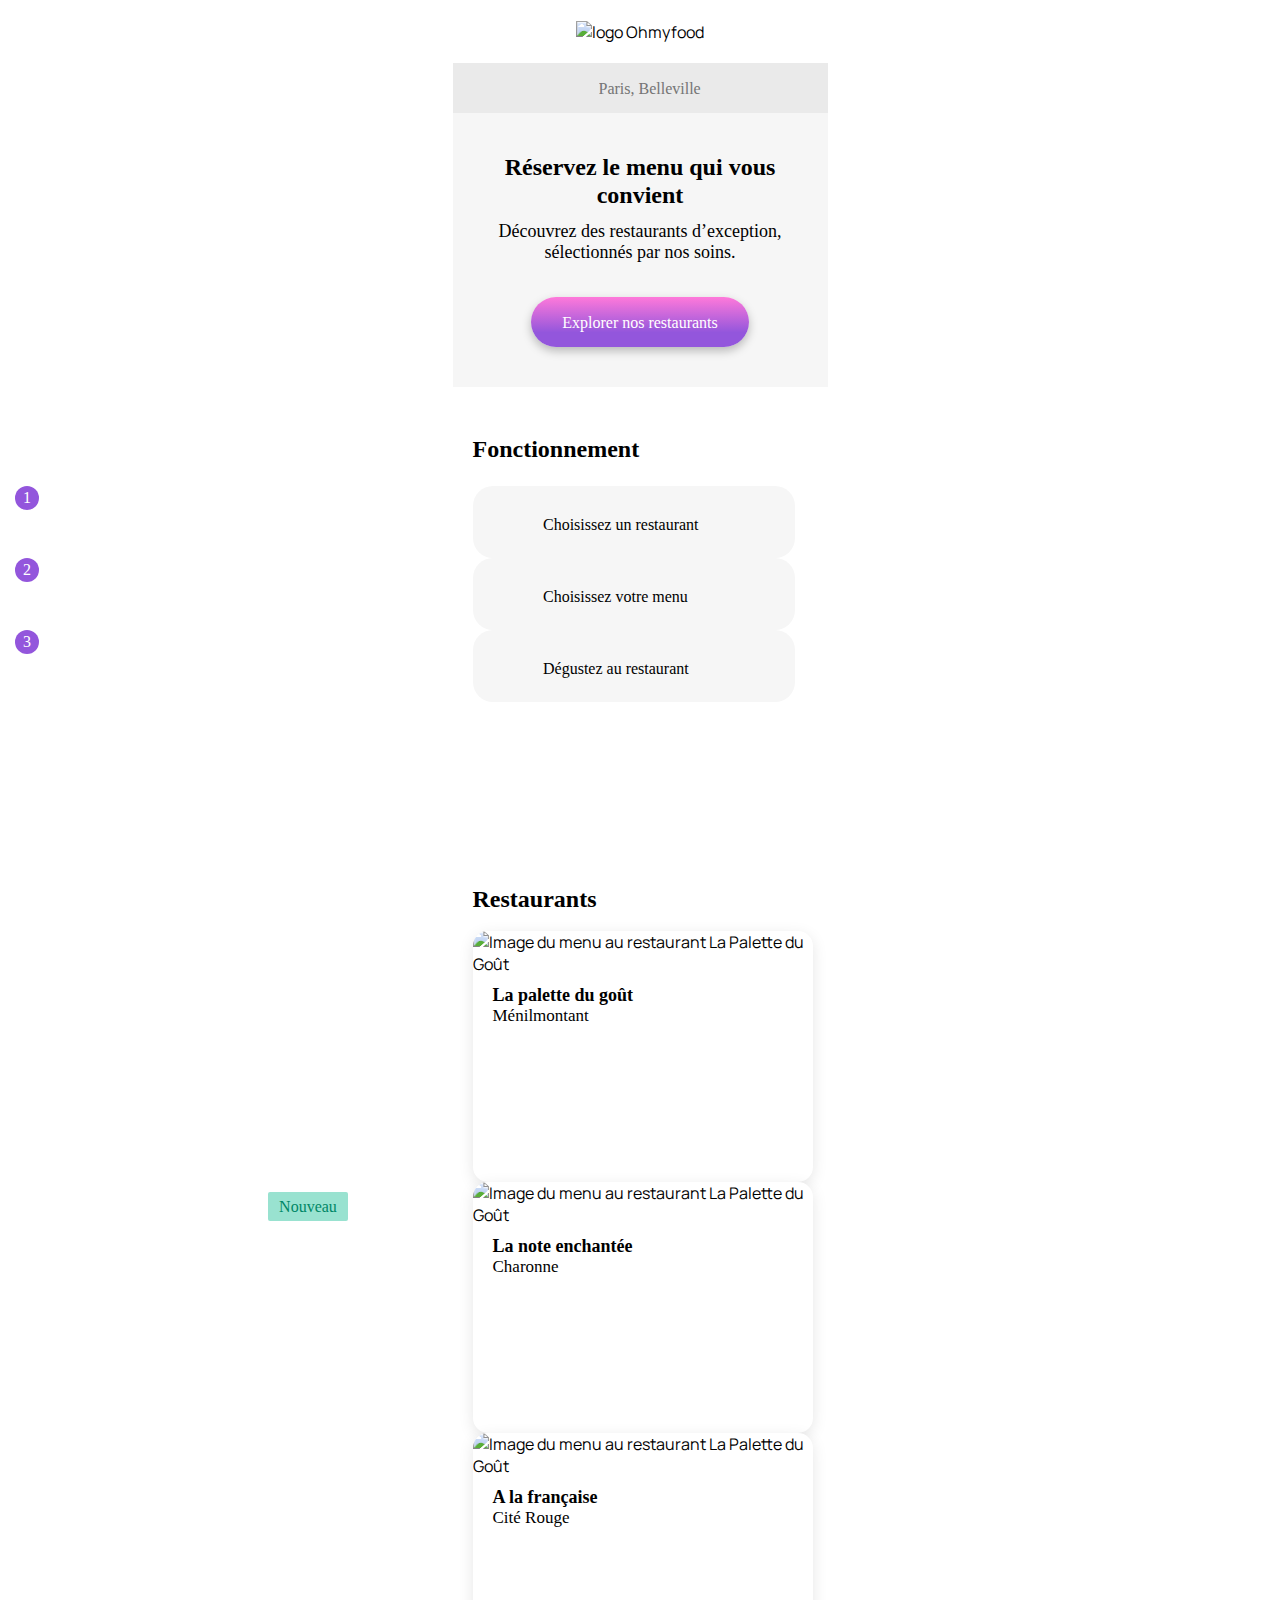
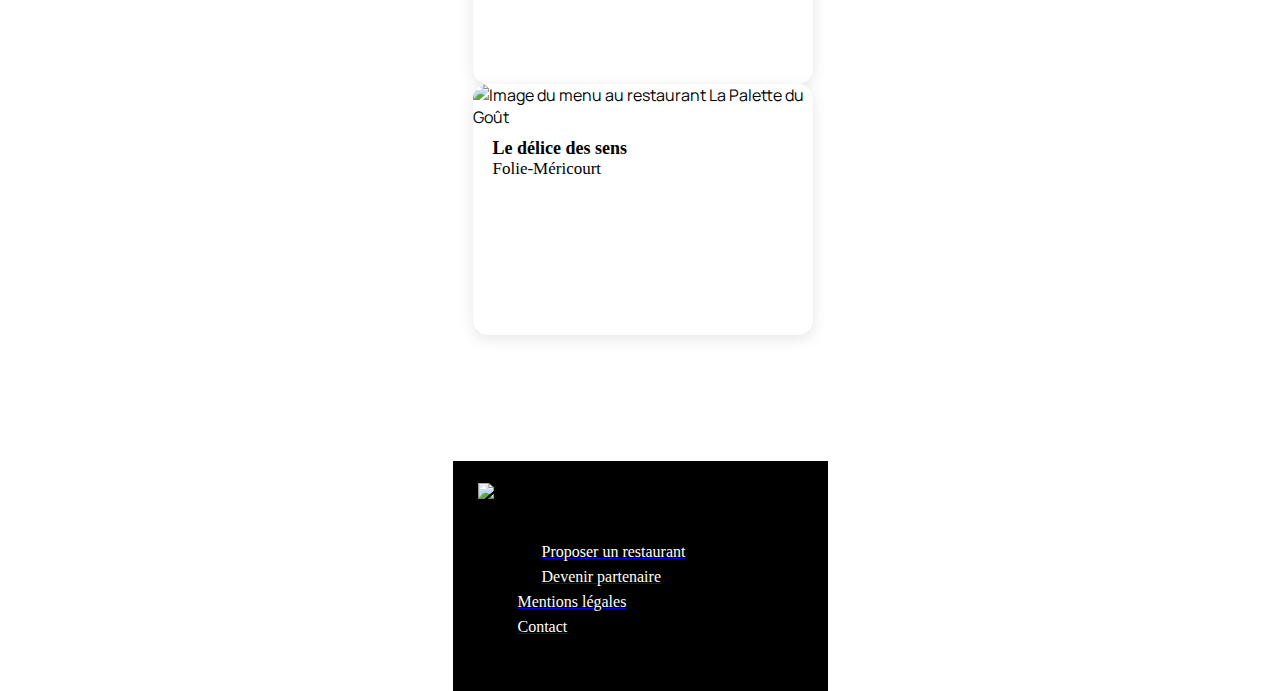
==== commit 86b418c6: "FEAT (loader) : Ajout du loader" ====
--- a/index.html
+++ b/index.html
@@ -15,6 +15,16 @@
 
 <body>
     <div class="main-container">
+
+        <loader>
+                <div class="loader">
+                    <span class="loader__element--pink le1"></span>
+                    <span class="loader__element--purple le2"></span>
+                    <span class="loader__element--pink le3"></span>
+                    <span class="loader__element--purple le4"></span>
+                    <span class="loader__element--pink le5"></span>
+                </div>
+        </loader>
 
         <header>
             <div class="header_logo">
@@ -43,39 +53,39 @@
 
             <section class="fonctionmt">
                 <h2 class="fonctionmt_text">Fonctionnement</h2>
+                <div class="fonctionmt_list">
                 <div class="fonctionmt_bouton">
-                    <div class="bouton_pastille bouton_pastille--position1">
+                    <div class="bouton_pastille">
                         <h4 class="bouton_pastille--number">1</h4>
                     </div>
                     <i class="fa-solid fa-mobile-screen-button"></i>
                     <h4 class="bouton_text--style">Choisissez un restaurant</h4>
                 </div>
                 <div class="fonctionmt_bouton">
-                    <div class="bouton_pastille bouton_pastille--position2">
+                    <div class="bouton_pastille">
                         <h4 class="bouton_pastille--number">2</h4>
                     </div>
                     <i class="fa-solid fa-list-ul"></i>
                     <h4 class="bouton_text--style">Choisissez votre menu</h4>
                 </div>
                 <div class="fonctionmt_bouton">
-                    <div class="bouton_pastille bouton_pastille--position3">
+                    <div class="bouton_pastille">
                         <h4 class="bouton_pastille--number">3</h4>
                     </div>
                     <i class="fa-solid fa-store"></i>
                     <h4 class="bouton_text--style">Dégustez au restaurant</h4>
                 </div>
+                </div>
             </section>
 
             <section class="restaurants">
-                <div>
+                
                     <h2 class="restaurants_title" id="ancre-restaurants">Restaurants</h2>
-                </div>
-
+                    
+                <div class="restaurant_list">
                 <article class="restaurants_card">
-                    <div class="card_pastille">
-                        <h4 class="card_pastille--text">Nouveau</h4>
-                    </div>
-                    <a href="#">
+                    
+                    <a href="/lpdg.html">
                         <img src="./images/restaurants/jay-wennington-N_Y88TWmGwA-unsplash.jpg"
                             alt="Image du menu au restaurant La Palette du Goût">
                         <div class="card_content">
@@ -84,17 +94,20 @@
                                 <h5 class="card_subtitle">Ménilmontant</h5>
                             </div>
                             <div class="card_heart">
-                                <i class="card_heart--size fa-sharp fa-regular fa-heart" aria-hidden="true"></i>
+                                <i class="card_heart--size fa-sharp fa-regular fa-lg fa-heart" aria-hidden="true"></i>
+                                <i class="card_heart--color fa-sharp fa-solid fa-lg fa-heart" aria-hidden="true"></i>
+
                             </div>
                         </div>
                     </a>
                 </article>
 
                 <article class="restaurants_card">
-                    <div class="card_pastille">
-                        <h4 class="card_pastille--text">Nouveau</h4>
-                    </div>
-                    <a href="#">
+                    
+                    <a href="/lne.html">
+                        <div class="card_pastille">
+                            <h4 class="card_pastille--text">Nouveau</h4>
+                        </div>
                         <img src="./images/restaurants/stil-u2Lp8tXIcjw-unsplash.jpg"
                             alt="Image du menu au restaurant La Palette du Goût">
                         <div class="card_content">
@@ -103,14 +116,15 @@
                                 <h5 class="card_subtitle">Charonne</h5>
                             </div>
                             <div class="card_heart">
-                                <i class="card_heart--size fa-sharp fa-regular fa-heart" aria-hidden="true"></i>
+                                <i class="card_heart--size fa-sharp fa-regular fa-lg fa-heart" aria-hidden="true"></i>
+                                <i class="card_heart--color fa-sharp fa-solid fa-lg fa-heart" aria-hidden="true"></i>
                             </div>
                         </div>
                     </a>
                 </article>
 
                 <article class="restaurants_card">
-                    <a href="#">
+                    <a href="/alf.html">
                         <img src="./images/restaurants/toa-heftiba-DQKerTsQwi0-unsplash.jpg"
                             alt="Image du menu au restaurant La Palette du Goût">
                         <div class="card_content">
@@ -119,14 +133,15 @@
                                 <h5 class="card_subtitle">Cité Rouge</h5>
                             </div>
                             <div class="card_heart">
-                                <i class="card_heart--size fa-sharp fa-regular fa-heart" aria-hidden="true"></i>
+                                <i class="card_heart--size fa-sharp fa-regular fa-lg fa-heart" aria-hidden="true"></i>
+                                <i class="card_heart--color fa-sharp fa-solid fa-lg fa-heart" aria-hidden="true"></i>
                             </div>
                         </div>
                     </a>
                 </article>
 
                 <article class="restaurants_card">
-                    <a href="#">
+                    <a href="/ldds.html">
                         <img src="./images/restaurants/louis-hansel-shotsoflouis-qNBGVyOCY8Q-unsplash.jpg"
                             alt="Image du menu au restaurant La Palette du Goût">
                         <div class="card_content">
@@ -135,11 +150,13 @@
                                 <h5 class="card_subtitle">Folie-Méricourt</h5>
                             </div>
                             <div class="card_heart">
-                                <i class="card_heart--size fa-sharp fa-regular fa-heart" aria-hidden="true"></i>
+                                <i class="card_heart--size fa-sharp fa-regular fa-lg fa-heart" aria-hidden="true"></i>
+                                <i class="card_heart--color fa-sharp fa-solid fa-lg fa-heart" aria-hidden="true"></i>
                             </div>
                         </div>
                     </a>
                 </article>
+                </div>
 
             </section>
 
@@ -149,22 +166,22 @@
             <img class="footer_logo" src="./images/logo/ohmyfood@2x_white.svg" alt="logo Ohmyfood">
             <ul>
                 <li class="footer_link">
-                    <i class="fa-solid fa-utensils footer_link--color"></i>
+                    <i class="fa-solid fa-utensils footer_fa footer_link--color"></i>
                     <a href="#">
                         <h4 class="footer_link--color">Proposer un restaurant</h4>
                     </a>
                 </li>
                 <li class="footer_link">
-                    <i class="fa-solid fa-handshake-angle footer_link--color"></i>
+                    <i class="fa-solid fa-handshake-angle footer_fa footer_link--color"></i>
                     <a href="#">
                         <h4 class="footer_link--color">Devenir partenaire</h4>
                     </a>
                 </li>
-                <li><a href="#">
-                        <h4 class="footer_h4--margin">Mentions légales</h4>
+                <li class="footer_link"><a href="#">
+                        <h4 class="footer_link--color">Mentions légales</h4>
                     </a></li>
-                <li><a href="#">
-                        <h4 class="footer_h4--margin">Contact</h4>
+                <li class="footer_link"><a href="#">
+                        <h4 class="footer_link--color">Contact</h4>
                     </a></li>
 
 
--- a/css/style.css
+++ b/css/style.css
@@ -89,6 +89,13 @@
   display: flex;
   justify-content: center;
   align-items: center;
+}
+
+.header_arrow {
+  padding-top: 20px;
+  position: absolute;
+  top: 10px;
+  padding-left: 20px;
 }
 
 .header_searchbar {
@@ -257,17 +264,6 @@
   padding-left: 20px;
   padding-top: 50px;
   gap: 18px;
-  /**        .restaurants_title {
-               margin: 0px;
-          }
-  **/
-  /**.card_title {
-      margin: 0px;
-  }
-
-  .card_subtitle {
-      margin: 0px;
-  }**/
 }
 .restaurants .restaurants_card {
   width: 340px;
@@ -340,6 +336,10 @@
   width: 137px;
   height: 27px;
 }
+.footer .footer_fa {
+  width: 24px;
+  height: 13px;
+}
 .footer .footer_link {
   display: flex;
   flex-direction: row;
@@ -370,31 +370,35 @@
   flex-direction: column;
 }
 
-.bloc_image {
+.bloc_id {
   display: flex;
   flex-direction: column;
   width: 375px;
   height: 275px;
-  background-image: url("https://media.istockphoto.com/id/944478708/fr/photo/couple-d%C3%A9jeuner-avec-salade-fra%C3%AEche-et-amuse-gueules.webp?s=1024x1024&w=is&k=20&c=NzWeYYWqThPjxcUyqBJK0pt7vvFNYrD0m3k68IHZy3w=");
-}
-.bloc_image_txt {
+}
+.bloc_id_txt {
   background-color: var(--light_grey);
   top: 215px;
   position: relative;
   border-radius: 40px 40px 0px 0px;
-}
-.bloc_image_titre {
+  z-index: 1;
+}
+.bloc_id_titre {
   padding-left: 20px;
   padding-top: 30px;
 }
-.bloc_image_heart--size {
-  width: 22px;
-  height: 21px;
-}
-.bloc_image_heart--position {
+.bloc_id_heart--position {
   left: 312px;
-  top: 45px;
+  top: 50px;
   position: absolute;
+}
+.bloc_id .bloc_id_image {
+  position: absolute;
+  top: 65px;
+}
+.bloc_id .bloc_id_image img {
+  width: 375px;
+  height: 275px;
 }
 
 .menu {
@@ -405,9 +409,10 @@
 }
 
 .menu_step {
+  display: flex;
+  flex-direction: column;
   width: 349px;
   margin: auto;
-  display: grid;
   row-gap: 12px;
   margin-top: 30px;
 }
@@ -422,26 +427,91 @@
   height: 2px;
   background-color: var(--green);
 }
-.menu_step .card_plat {
-  display: grid;
-  grid-template-columns: 300px 49px;
+
+.card_plat {
+  display: flex;
+  flex-direction: row;
   width: 349px;
   height: 69px;
   border-radius: 15px;
   background-color: white;
   box-shadow: 0px 4px 15px 0px rgba(0, 0, 0, 0.1);
-}
-.menu_step .card_plat .card_plat_text {
-  display: grid;
+  justify-content: space-between;
+  white-space: nowrap;
+  text-overflow: ellipsis;
+  overflow: hidden;
+}
+.card_plat .card_plat_text {
+  display: flex;
+  flex-direction: column;
   row-gap: 5px;
   padding: 15px 0px 15px 15px;
 }
-.menu_step .card_plat .card_plat_prix--position {
+.card_plat .card_plat_prix--position {
   position: relative;
-  text-align: center;
-  top: 40px;
-}
-
+  width: 80px;
+  height: 35px;
+  padding-top: 27px;
+  margin-left: 30px;
+  text-align: right;
+  padding-right: 15px;
+}
+
+.menu_step {
+  animation: presentation 0.8s linear forwards;
+}
+
+.card_plat:hover .check {
+  animation: slide 0.5s linear forwards;
+}
+
+.card_plat:hover .check > i {
+  animation: rotation 0.5s linear forwards;
+}
+
+.check {
+  display: flex;
+  width: 20px;
+  align-items: center;
+  justify-content: center;
+  background-color: #99E2D0;
+  opacity: 0;
+  border-top-right-radius: 10px;
+  border-bottom-right-radius: 10px;
+}
+
+.check i {
+  align-items: center;
+  color: white;
+  font-size: 25px;
+}
+
+.carte:hover .check {
+  animation: slide 0.5s linear forwards;
+}
+
+.carte:hover .check > i {
+  animation: rotation 0.5s linear forwards;
+}
+
+@keyframes slide {
+  0% {
+    margin-right: 0px;
+    opacity: 0;
+  }
+  100% {
+    width: 180px;
+    opacity: 1;
+  }
+}
+@keyframes rotation {
+  0% {
+    transform: rotate(-180deg);
+  }
+  100% {
+    transform: rotate(0);
+  }
+}
 .button_commander--taille {
   width: 186px;
   height: 50px;
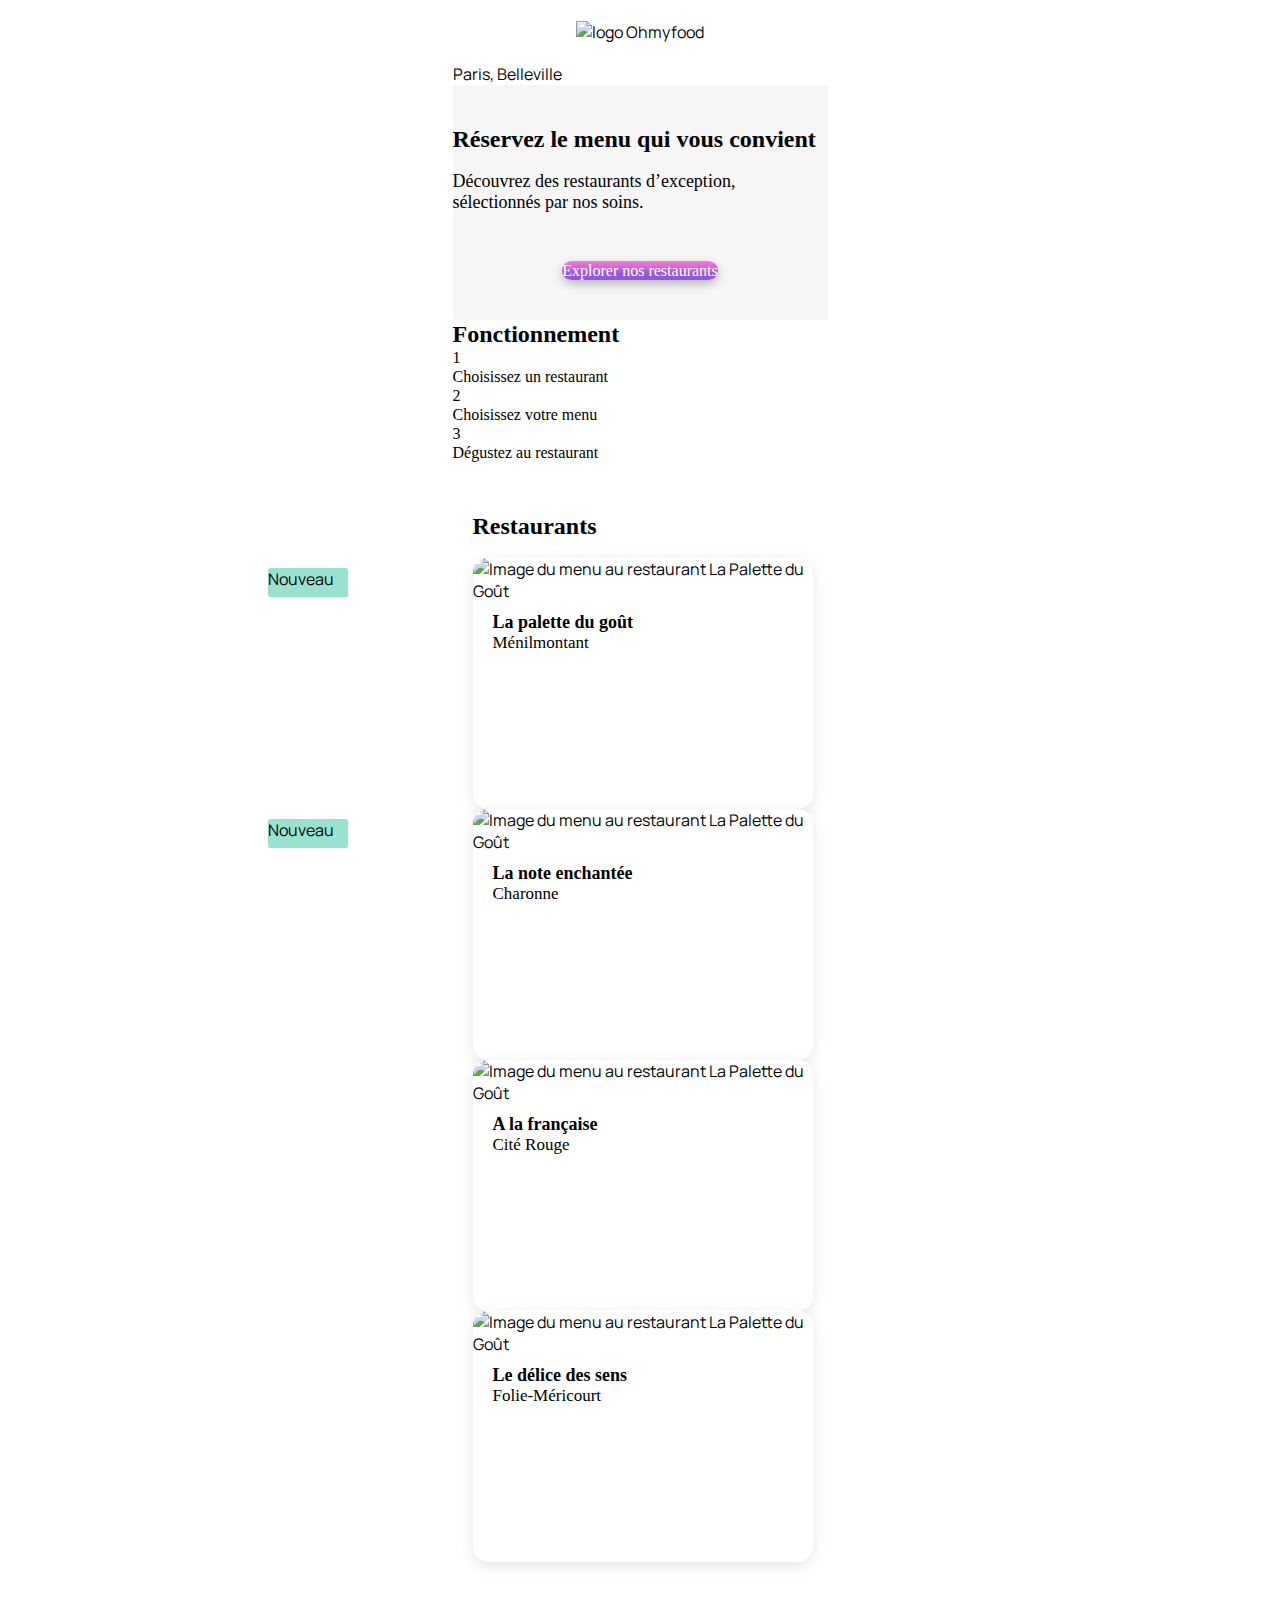
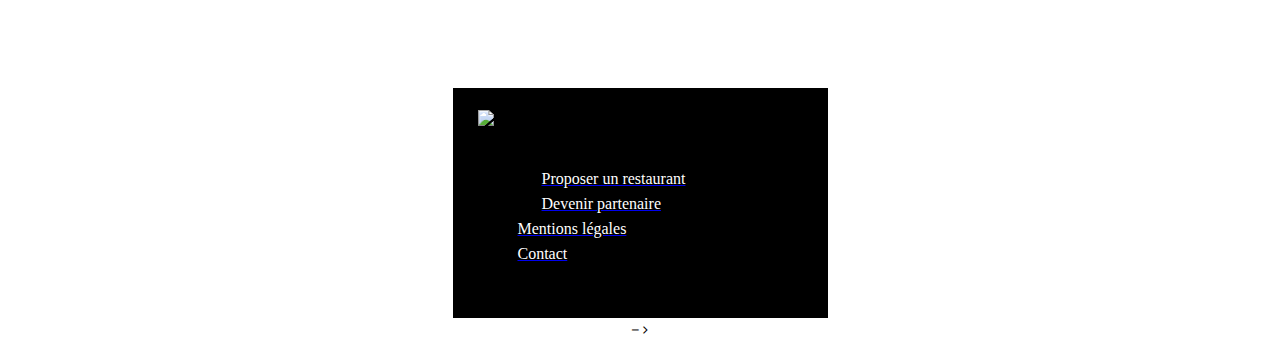
==== commit 3eb1dd86: "REFACTOR (home) : nettoyage et allègement du code pour obtenir une page plus flexible au changement " ====
--- a/index.html
+++ b/index.html
@@ -1,21 +1,27 @@
 <!DOCTYPE html>
 <html lang="fr">
-
-<head>
-    <meta charset="UTF-8">
+  <head>
+    <meta charset="UTF-8" />
     <title>Oh My Food</title>
-    <link rel="preconnect" href="https://fonts.googleapis.com">
-    <link rel="preconnect" href="https://fonts.gstatic.com" crossorigin>
-    <link href="https://fonts.googleapis.com/css2?family=Archivo:wght@600&family=Manrope&display=swap" rel="stylesheet">
-    <link rel="stylesheet" href="https://cdnjs.cloudflare.com/ajax/libs/font-awesome/6.2.1/css/all.min.css"
-        integrity="sha512-MV7K8+y+gLIBoVD59lQIYicR65iaqukzvf/nwasF0nqhPay5w/9lJmVM2hMDcnK1OnMGCdVK+iQrJ7lzPJQd1w=="
-        crossorigin="anonymous" referrerpolicy="no-referrer" />
-    <link rel="stylesheet" href="./css/style.css">
-</head>
-
-<body>
+    <link rel="preconnect" href="https://fonts.googleapis.com" />
+    <link rel="preconnect" href="https://fonts.gstatic.com" crossorigin />
+    <link
+      href="https://fonts.googleapis.com/css2?family=Archivo:wght@600&family=Manrope&display=swap"
+      rel="stylesheet"
+    />
+    <link
+      rel="stylesheet"
+      href="https://cdnjs.cloudflare.com/ajax/libs/font-awesome/6.2.1/css/all.min.css"
+      integrity="sha512-MV7K8+y+gLIBoVD59lQIYicR65iaqukzvf/nwasF0nqhPay5w/9lJmVM2hMDcnK1OnMGCdVK+iQrJ7lzPJQd1w=="
+      crossorigin="anonymous"
+      referrerpolicy="no-referrer"
+    />
+    <link rel="stylesheet" href="./css/style.css" />
+  </head>
+
+  <body>
     <div class="main-container">
-
+      <!--
         <loader>
                 <div class="loader">
                     <span class="loader__element--pink le1"></span>
@@ -25,143 +31,176 @@
                     <span class="loader__element--pink le5"></span>
                 </div>
         </loader>
-
-        <header>
-            <div class="header_logo">
-                <img src="./images/logo/ohmyfood@2x.svg" alt="logo Ohmyfood">
+        -->
+
+      <header>
+        <div class="header_logo">
+          <img src="./images/logo/ohmyfood@2x.svg" alt="logo Ohmyfood" />
+        </div>
+      </header>
+
+      <main>
+        <section class="location">
+          <div class="location">
+            <i class="fa-solid fa-location-dot"></i>
+            <span class="location--background location--text"
+              >Paris, Belleville</span
+            >
+          </div>
+        </section>
+        <!-- section "Explorer nos restaurant" -->
+        <section class="explorer">
+          <h2 class="explorer_title">Réservez le menu qui vous convient</h2>
+          <p class="explorer_subtitle">
+            Découvrez des restaurants d’exception, sélectionnés par nos soins.
+          </p>
+          <div class="button">
+            <a
+              href="#ancre-restaurants"
+              class="h4 button_text button_style button_explorer--size"
+              >Explorer nos restaurants</a
+            >
+          </div>
+        </section>
+
+        <!-- Section "Fonctionnement du site"-->
+        <section class="guideline">
+          <h2 class="guideline_text">Fonctionnement</h2>
+          <div class="step_list">
+            <div class="step_button">
+              <div class="button_dot">
+                <h4 class="button_dot--number">1</h4>
+              </div>
+              <i class="fa-solid fa-mobile-screen-button"></i>
+              <h4 class="button_text--style">Choisissez un restaurant</h4>
             </div>
-            <div class="header_searchbar">
-                <i class="fa-solid fa-location-dot"></i>
-                <div>
-                    <input class="header_searchbar--background header_searchbar--text" type="text"
-                        placeholder="Paris, Belleville">
-                </div>
+            <div class="step_button">
+              <div class="button_dot">
+                <h4 class="button_dot--number">2</h4>
+              </div>
+              <i class="fa-solid fa-list-ul"></i>
+              <h4 class="button_text--style">Choisissez votre menu</h4>
             </div>
-        </header>
-
-        <main>
-
-            <section class="explorer">
-                <h2 class="explorer_h2">Réservez le menu qui vous convient</h2>
-                <p class="explorer_p">Découvrez des restaurants d’exception, <br>sélectionnés par nos soins.
-                </p>
-                <div class="button">
-                    <a href="#ancre-restaurants" class="button_text button_style button_explorer--taille">Explorer nos
-                        restaurants</a>
-                </div>
-            </section>
-
-            <section class="fonctionmt">
-                <h2 class="fonctionmt_text">Fonctionnement</h2>
-                <div class="fonctionmt_list">
-                <div class="fonctionmt_bouton">
-                    <div class="bouton_pastille">
-                        <h4 class="bouton_pastille--number">1</h4>
-                    </div>
-                    <i class="fa-solid fa-mobile-screen-button"></i>
-                    <h4 class="bouton_text--style">Choisissez un restaurant</h4>
-                </div>
-                <div class="fonctionmt_bouton">
-                    <div class="bouton_pastille">
-                        <h4 class="bouton_pastille--number">2</h4>
-                    </div>
-                    <i class="fa-solid fa-list-ul"></i>
-                    <h4 class="bouton_text--style">Choisissez votre menu</h4>
-                </div>
-                <div class="fonctionmt_bouton">
-                    <div class="bouton_pastille">
-                        <h4 class="bouton_pastille--number">3</h4>
-                    </div>
-                    <i class="fa-solid fa-store"></i>
-                    <h4 class="bouton_text--style">Dégustez au restaurant</h4>
-                </div>
-                </div>
-            </section>
-
-            <section class="restaurants">
-                
-                    <h2 class="restaurants_title" id="ancre-restaurants">Restaurants</h2>
-                    
-                <div class="restaurant_list">
-                <article class="restaurants_card">
-                    
-                    <a href="/lpdg.html">
-                        <img src="./images/restaurants/jay-wennington-N_Y88TWmGwA-unsplash.jpg"
-                            alt="Image du menu au restaurant La Palette du Goût">
-                        <div class="card_content">
-                            <div class="card_text">
-                                <h3 class="card_title">La palette du goût</h3>
-                                <h5 class="card_subtitle">Ménilmontant</h5>
-                            </div>
-                            <div class="card_heart">
-                                <i class="card_heart--size fa-sharp fa-regular fa-lg fa-heart" aria-hidden="true"></i>
-                                <i class="card_heart--color fa-sharp fa-solid fa-lg fa-heart" aria-hidden="true"></i>
-
-                            </div>
-                        </div>
-                    </a>
-                </article>
-
-                <article class="restaurants_card">
-                    
-                    <a href="/lne.html">
-                        <div class="card_pastille">
-                            <h4 class="card_pastille--text">Nouveau</h4>
-                        </div>
-                        <img src="./images/restaurants/stil-u2Lp8tXIcjw-unsplash.jpg"
-                            alt="Image du menu au restaurant La Palette du Goût">
-                        <div class="card_content">
-                            <div class="card_text">
-                                <h3 class="card_title">La note enchantée</h3>
-                                <h5 class="card_subtitle">Charonne</h5>
-                            </div>
-                            <div class="card_heart">
-                                <i class="card_heart--size fa-sharp fa-regular fa-lg fa-heart" aria-hidden="true"></i>
-                                <i class="card_heart--color fa-sharp fa-solid fa-lg fa-heart" aria-hidden="true"></i>
-                            </div>
-                        </div>
-                    </a>
-                </article>
-
-                <article class="restaurants_card">
-                    <a href="/alf.html">
-                        <img src="./images/restaurants/toa-heftiba-DQKerTsQwi0-unsplash.jpg"
-                            alt="Image du menu au restaurant La Palette du Goût">
-                        <div class="card_content">
-                            <div class="card_text">
-                                <h3 class="card_title">A la française</h3>
-                                <h5 class="card_subtitle">Cité Rouge</h5>
-                            </div>
-                            <div class="card_heart">
-                                <i class="card_heart--size fa-sharp fa-regular fa-lg fa-heart" aria-hidden="true"></i>
-                                <i class="card_heart--color fa-sharp fa-solid fa-lg fa-heart" aria-hidden="true"></i>
-                            </div>
-                        </div>
-                    </a>
-                </article>
-
-                <article class="restaurants_card">
-                    <a href="/ldds.html">
-                        <img src="./images/restaurants/louis-hansel-shotsoflouis-qNBGVyOCY8Q-unsplash.jpg"
-                            alt="Image du menu au restaurant La Palette du Goût">
-                        <div class="card_content">
-                            <div class="card_text">
-                                <h3 class="card_title">Le délice des sens</h3>
-                                <h5 class="card_subtitle">Folie-Méricourt</h5>
-                            </div>
-                            <div class="card_heart">
-                                <i class="card_heart--size fa-sharp fa-regular fa-lg fa-heart" aria-hidden="true"></i>
-                                <i class="card_heart--color fa-sharp fa-solid fa-lg fa-heart" aria-hidden="true"></i>
-                            </div>
-                        </div>
-                    </a>
-                </article>
-                </div>
-
-            </section>
-
-        </main>
-
+            <div class="step_button">
+              <div class="button_dot">
+                <h4 class="button_dot--number">3</h4>
+              </div>
+              <i class="fa-solid fa-store"></i>
+              <h4 class="button_text--style">Dégustez au restaurant</h4>
+            </div>
+          </div>
+        </section>
+
+        <!-- Section " Liste des restaurants"-->
+        <section class="restaurants">
+          <h2 class="restaurants_title" id="ancre-restaurants">Restaurants</h2>
+
+          <div class="restaurant_list">
+            <article class="restaurants_card">
+              <a href="/lpdg.html">
+                <span class="card_pastille">Nouveau </span>
+                <img
+                  src="./images/restaurants/jay-wennington-N_Y88TWmGwA-unsplash.jpg"
+                  alt="Image du menu au restaurant La Palette du Goût"
+                />
+                <div class="card_content">
+                  <div class="card_text">
+                    <h3 class="card_title">La palette du goût</h3>
+                    <h5 class="card_subtitle">Ménilmontant</h5>
+                  </div>
+                  <div class="card_heart">
+                    <i
+                      class="card_heart--size fa-sharp fa-regular fa-lg fa-heart"
+                      aria-hidden="true"
+                    ></i>
+                    <i
+                      class="card_heart--color fa-sharp fa-solid fa-lg fa-heart"
+                      aria-hidden="true"
+                    ></i>
+                  </div>
+                </div>
+              </a>
+            </article>
+
+            <article class="restaurants_card">
+              <a href="/lne.html">
+                <span class="card_pastille">Nouveau </span>
+                <img
+                  src="./images/restaurants/stil-u2Lp8tXIcjw-unsplash.jpg"
+                  alt="Image du menu au restaurant La Palette du Goût"
+                />
+                <div class="card_content">
+                  <div class="card_text">
+                    <h3 class="card_title">La note enchantée</h3>
+                    <h5 class="card_subtitle">Charonne</h5>
+                  </div>
+                  <div class="card_heart">
+                    <i
+                      class="card_heart--size fa-sharp fa-regular fa-lg fa-heart"
+                      aria-hidden="true"
+                    ></i>
+                    <i
+                      class="card_heart--color fa-sharp fa-solid fa-lg fa-heart"
+                      aria-hidden="true"
+                    ></i>
+                  </div>
+                </div>
+              </a>
+            </article>
+
+            <article class="restaurants_card">
+              <a href="/alf.html">
+                <img
+                  src="./images/restaurants/toa-heftiba-DQKerTsQwi0-unsplash.jpg"
+                  alt="Image du menu au restaurant La Palette du Goût"
+                />
+                <div class="card_content">
+                  <div class="card_text">
+                    <h3 class="card_title">A la française</h3>
+                    <h5 class="card_subtitle">Cité Rouge</h5>
+                  </div>
+                  <div class="card_heart">
+                    <i
+                      class="card_heart--size fa-sharp fa-regular fa-lg fa-heart"
+                      aria-hidden="true"
+                    ></i>
+                    <i
+                      class="card_heart--color fa-sharp fa-solid fa-lg fa-heart"
+                      aria-hidden="true"
+                    ></i>
+                  </div>
+                </div>
+              </a>
+            </article>
+
+            <article class="restaurants_card">
+              <a href="/ldds.html">
+                <img
+                  src="./images/restaurants/louis-hansel-shotsoflouis-qNBGVyOCY8Q-unsplash.jpg"
+                  alt="Image du menu au restaurant La Palette du Goût"
+                />
+                <div class="card_content">
+                  <div class="card_text">
+                    <h3 class="card_title">Le délice des sens</h3>
+                    <h5 class="card_subtitle">Folie-Méricourt</h5>
+                  </div>
+                  <div class="card_heart">
+                    <i
+                      class="card_heart--size fa-sharp fa-regular fa-lg fa-heart"
+                      aria-hidden="true"
+                    ></i>
+                    <i
+                      class="card_heart--color fa-sharp fa-solid fa-lg fa-heart"
+                      aria-hidden="true"
+                    ></i>
+                  </div>
+                </div>
+              </a>
+            </article>
+          </div>
+        </section>
+      </main>
+      
         <footer class="footer">
             <img class="footer_logo" src="./images/logo/ohmyfood@2x_white.svg" alt="logo Ohmyfood">
             <ul>
@@ -187,6 +226,7 @@
 
             </ul>
         </footer>
-
+-->
     </div>
-</body>+  </body>
+</html>
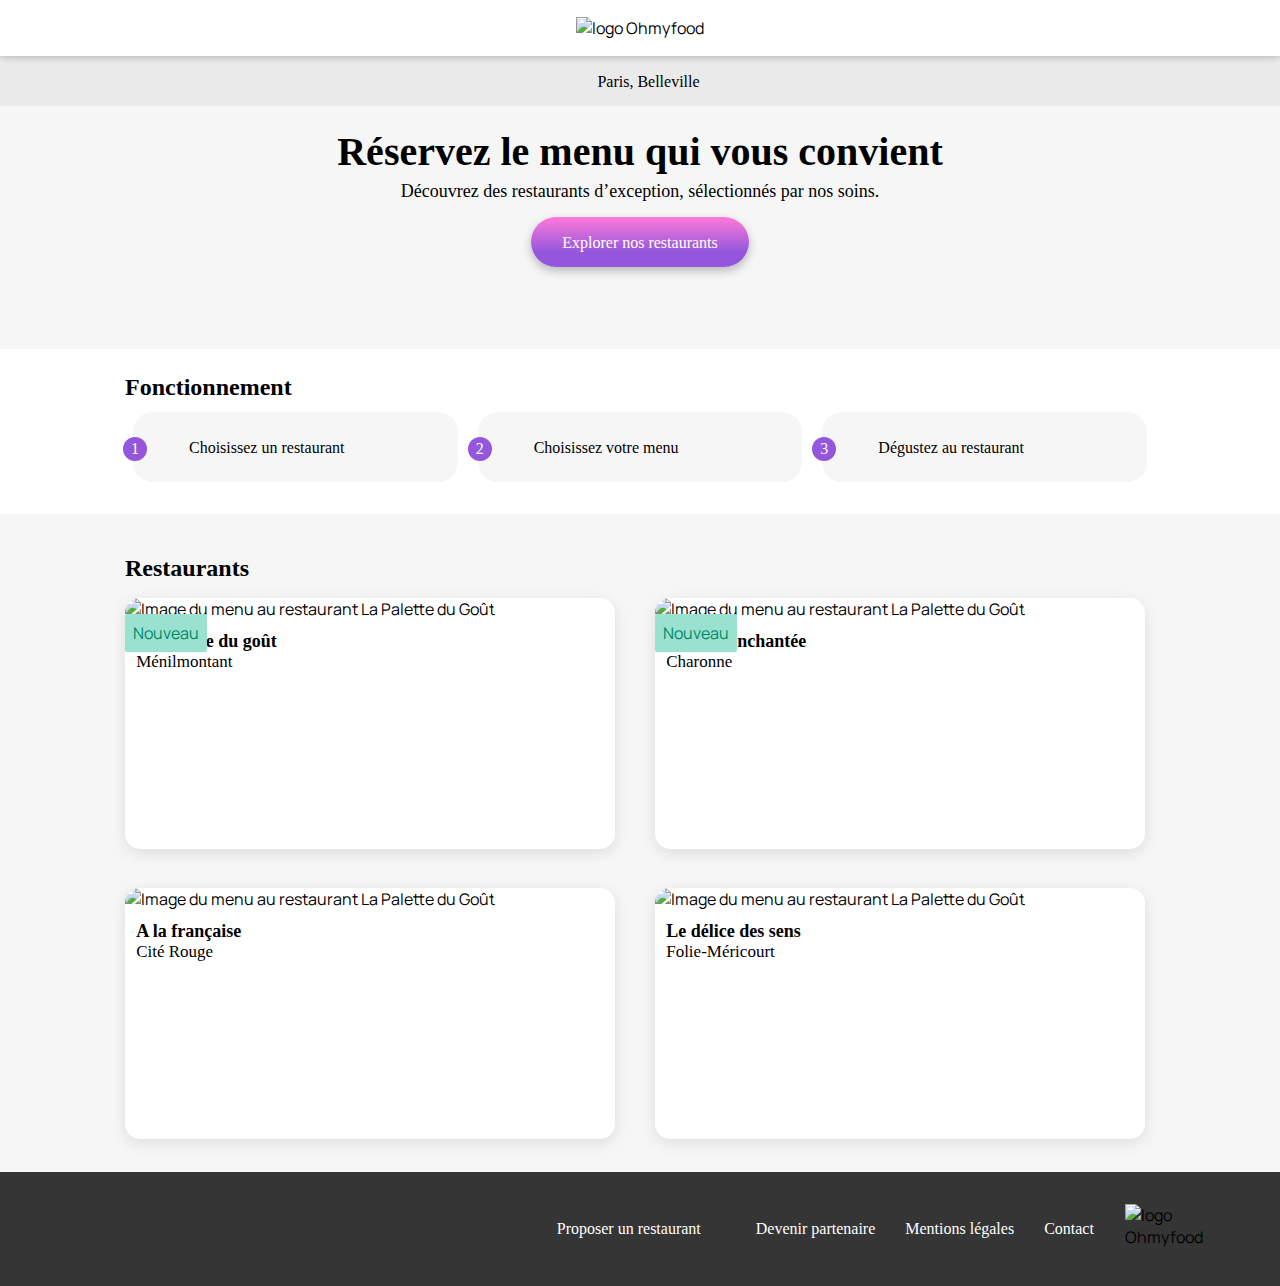
==== commit 7d25ba67: "FIX : (responsive) : fonctionne pour chrome" ====
--- a/index.html
+++ b/index.html
@@ -1,22 +1,21 @@
 <!DOCTYPE html>
 <html lang="fr">
   <head>
-    <meta charset="UTF-8" />
+    <meta charset="UTF-8">
     <title>Oh My Food</title>
-    <link rel="preconnect" href="https://fonts.googleapis.com" />
-    <link rel="preconnect" href="https://fonts.gstatic.com" crossorigin />
+    <meta name="viewport" content="width=device-width, initial-scale=1">
+    <link rel="preconnect" href="https://fonts.googleapis.com">
+    <link rel="preconnect" href="https://fonts.gstatic.com" crossorigin>
     <link
       href="https://fonts.googleapis.com/css2?family=Archivo:wght@600&family=Manrope&display=swap"
-      rel="stylesheet"
-    />
+      rel="stylesheet">
     <link
       rel="stylesheet"
       href="https://cdnjs.cloudflare.com/ajax/libs/font-awesome/6.2.1/css/all.min.css"
       integrity="sha512-MV7K8+y+gLIBoVD59lQIYicR65iaqukzvf/nwasF0nqhPay5w/9lJmVM2hMDcnK1OnMGCdVK+iQrJ7lzPJQd1w=="
       crossorigin="anonymous"
-      referrerpolicy="no-referrer"
-    />
-    <link rel="stylesheet" href="./css/style.css" />
+      referrerpolicy="no-referrer">
+    <link rel="stylesheet" href="./css/style.css">
   </head>
 
   <body>
@@ -35,20 +34,16 @@
 
       <header>
         <div class="header_logo">
-          <img src="./images/logo/ohmyfood@2x.svg" alt="logo Ohmyfood" />
+          <img src="./images/logo/ohmyfood@2x.svg" alt="logo Ohmyfood">
         </div>
       </header>
 
       <main>
         <section class="location">
-          <div class="location">
             <i class="fa-solid fa-location-dot"></i>
-            <span class="location--background location--text"
-              >Paris, Belleville</span
-            >
-          </div>
-        </section>
-        <!-- section "Explorer nos restaurant" -->
+            <h4 class="location--background">Paris, Belleville</h4>
+        </section>
+        <!--section "Explorer nos restaurant"-->
         <section class="explorer">
           <h2 class="explorer_title">Réservez le menu qui vous convient</h2>
           <p class="explorer_subtitle">
@@ -63,8 +58,9 @@
           </div>
         </section>
 
-        <!-- Section "Fonctionnement du site"-->
+        <!--Section "Fonctionnement du site"-->
         <section class="guideline">
+          <div class="guideline_container">
           <h2 class="guideline_text">Fonctionnement</h2>
           <div class="step_list">
             <div class="step_button">
@@ -89,10 +85,12 @@
               <h4 class="button_text--style">Dégustez au restaurant</h4>
             </div>
           </div>
-        </section>
-
-        <!-- Section " Liste des restaurants"-->
+        </div>
+        </section>
+
+        <!--Section " Liste des restaurants"-->
         <section class="restaurants">
+          <div class="restaurants_container">
           <h2 class="restaurants_title" id="ancre-restaurants">Restaurants</h2>
 
           <div class="restaurant_list">
@@ -101,8 +99,7 @@
                 <span class="card_pastille">Nouveau </span>
                 <img
                   src="./images/restaurants/jay-wennington-N_Y88TWmGwA-unsplash.jpg"
-                  alt="Image du menu au restaurant La Palette du Goût"
-                />
+                  alt="Image du menu au restaurant La Palette du Goût">
                 <div class="card_content">
                   <div class="card_text">
                     <h3 class="card_title">La palette du goût</h3>
@@ -128,7 +125,7 @@
                 <img
                   src="./images/restaurants/stil-u2Lp8tXIcjw-unsplash.jpg"
                   alt="Image du menu au restaurant La Palette du Goût"
-                />
+                >
                 <div class="card_content">
                   <div class="card_text">
                     <h3 class="card_title">La note enchantée</h3>
@@ -153,7 +150,7 @@
                 <img
                   src="./images/restaurants/toa-heftiba-DQKerTsQwi0-unsplash.jpg"
                   alt="Image du menu au restaurant La Palette du Goût"
-                />
+                >
                 <div class="card_content">
                   <div class="card_text">
                     <h3 class="card_title">A la française</h3>
@@ -178,7 +175,7 @@
                 <img
                   src="./images/restaurants/louis-hansel-shotsoflouis-qNBGVyOCY8Q-unsplash.jpg"
                   alt="Image du menu au restaurant La Palette du Goût"
-                />
+                >
                 <div class="card_content">
                   <div class="card_text">
                     <h3 class="card_title">Le délice des sens</h3>
@@ -198,6 +195,7 @@
               </a>
             </article>
           </div>
+        </div>
         </section>
       </main>
       
@@ -226,7 +224,6 @@
 
             </ul>
         </footer>
--->
     </div>
   </body>
 </html>
--- a/css/style.css
+++ b/css/style.css
@@ -1,5 +1,6 @@
 @charset "UTF-8";
 * {
+  box-sizing: border-box;
   font-family: "Archivo", sans-serif;
   font-family: "Manrope", sans-serif;
 }
@@ -9,7 +10,7 @@
   --pink: #FF79DA;
   --green: #99E2D0;
   --light_grey: rgba(246, 246, 246, 1);
-  --gradient: linear-gradient(0deg, rgba(147,86,220,1) 29%, rgba(255,121,218,1) 100%) ;
+  --gradient: linear-gradient(0deg, rgba(147,86,220,1) 29%, rgba(255,121,218,1) 100%);
 }
 
 h1 {
@@ -65,7 +66,6 @@
 }
 
 body {
-  max-width: 375px;
   background-color: white;
   margin: auto;
 }
@@ -78,13 +78,20 @@
 }
 
 main {
-  margin: auto;
+  width: 100%;
 }
 
 /*************HEADER*************/
+header {
+  box-shadow: 0 0 0.5rem rgba(0, 0, 0, 0.3);
+  width: 100%;
+  z-index: 1;
+  padding-top: 0.5em;
+  padding-bottom: 0.5em;
+}
+
 .header_logo {
-  width: 375px;
-  height: 63px;
+  height: 40px;
   background-color: white;
   display: flex;
   justify-content: center;
@@ -92,69 +99,56 @@
 }
 
 .header_arrow {
-  padding-top: 20px;
-  position: absolute;
-  top: 10px;
-  padding-left: 20px;
-}
-
-.header_searchbar {
+  position: relative;
+  top: 30px;
+  left: 15px;
+}
+
+/*************Location *************/
+.location {
   display: flex;
   flex-direction: row;
   align-items: center;
   justify-content: center;
   height: 50px;
   gap: 17px;
-  padding-left: 100px;
   background-color: rgb(234, 234, 234);
 }
-.header_searchbar--background {
+.location--background {
   border: none;
   background-color: rgb(234, 234, 234);
 }
-.header_searchbar--text {
-  font-family: Roboto;
-  font-size: 16px;
-  font-weight: 500;
-  line-height: 19px;
-  color: black;
-}
-
-/*************EXPLORER*************/
+
+/*************Partie "Explorer nos restauran" *************/
 .explorer {
   display: flex;
   flex-direction: column;
   justify-content: center;
-  width: 375px;
-  padding-top: 40px;
-  padding-bottom: 40px;
+  padding: 2em;
   background-color: var(--light_grey);
-}
-.explorer_h2 {
-  width: 275px;
-  height: 68px;
+  row-gap: 15px;
+}
+.explorer_title {
   text-align: center;
   margin: auto;
-}
-.explorer_p {
-  width: 315px;
-  height: 46px;
+  white-space: normal;
+}
+.explorer_subtitle {
   margin: auto;
   text-align: center;
 }
 
 .button {
   margin: auto;
-  margin-top: 30px;
   display: flex;
   align-items: center;
   justify-content: center;
 }
-.button .button_explorer--taille {
+.button_explorer--size {
   width: 218px;
   height: 50px;
 }
-.button .button_text {
+.button_text {
   font-family: Roboto;
   font-size: 16px;
   font-weight: 500;
@@ -165,23 +159,23 @@
   justify-content: center;
   align-items: center;
 }
-.button .button_style {
+.button_style {
   border-radius: 25px;
   border: none;
   background: linear-gradient(0deg, rgb(147, 86, 220) 29%, rgb(255, 121, 218) 100%);
   box-shadow: 0px 4px 10px 0px rgba(0, 0, 0, 0.25);
   position: relative;
-  z-index: 1;
+  z-index: 0;
   cursor: pointer;
 }
-.button .button_style:hover {
+.button_style:hover {
   border-radius: 25px;
 }
-.button .button_style:hover::after {
+.button_style:hover::after {
   border-radius: 25px;
   opacity: 1;
 }
-.button .button_style::after {
+.button_style::after {
   border-radius: 25px;
   content: "";
   position: absolute;
@@ -196,84 +190,79 @@
   transition: opacity 250ms;
 }
 
-/*************FONCTIONNEMENT*************/
-.fonctionmt {
-  display: flex;
-  flex-direction: column;
-  height: 400px;
-  padding-top: 48px;
+/*************Guideline*************/
+.guideline {
+  display: flex;
+  flex-direction: column;
+  padding: 1.5rem;
   background-color: white;
-  gap: 20px;
-  padding-left: 20px;
-}
-.fonctionmt_text {
-  width: 275px;
+}
+.guideline_text {
   height: 31px;
 }
-.fonctionmt .bouton_pastille {
-  position: absolute;
-  left: 15px;
+.guideline .button_dot {
+  position: relative;
+  left: -10px;
+  top: 25px;
   width: 24px;
   height: 24px;
   background-color: var(--purple);
   border-radius: 100%;
 }
-.fonctionmt .bouton_pastille--position1 {
-  top: 510px;
-}
-.fonctionmt .bouton_pastille--position2 {
-  top: 602px;
-}
-.fonctionmt .bouton_pastille--position3 {
-  top: 695px;
-}
-.fonctionmt .bouton_pastille--number {
+.guideline .button_dot--number {
   color: white;
   width: 15px;
   margin: auto;
   margin-top: 2px;
   text-align: center;
 }
-.fonctionmt .fonctionmt_bouton {
+.guideline .step_button {
   display: flex;
   flex-direction: row;
-  width: 322px;
-  height: 72px;
+  height: 70px;
   border-radius: 20px;
   background-color: var(--light_grey);
 }
-.fonctionmt .fa-solid {
-  display: flex;
-  align-items: center;
-  margin-left: 30px;
-}
-.fonctionmt .bouton_text--style {
-  width: 211px;
-  height: 15px;
-  margin: auto;
-}
-.fonctionmt .fa-store {
+.guideline .fa-solid {
+  display: flex;
+  align-items: center;
+  margin: 1em;
+}
+.guideline .button_text--style {
+  margin-top: auto;
+  margin-bottom: auto;
+}
+.guideline .fa-store {
   color: var(--purple);
 }
 
-/*************RESTAURANTS*************/
+.step_list {
+  gap: 20px;
+  display: flex;
+  flex-direction: column;
+  padding: 0.5rem;
+}
+
+/*************Liste des restaurants *************/
 .restaurants {
   display: flex;
   flex-direction: column;
-  height: 1176px;
-  padding-left: 20px;
-  padding-top: 50px;
+  padding: 1.5rem;
   gap: 18px;
+  background-color: var(--light_grey);
+}
+.restaurants .restaurants_title {
+  padding-top: 1rem;
+  padding-bottom: 1rem;
 }
 .restaurants .restaurants_card {
-  width: 340px;
   height: 251px;
   border-radius: 15px;
   background-color: rgb(255, 255, 255);
   box-shadow: 0px 4px 15px 0px rgba(0, 0, 0, 0.1);
 }
 .restaurants .restaurants_card img {
-  width: 340px;
+  width: 100%;
   height: 180px;
   border-radius: 15px 15px 0px 0px;
   -o-object-fit: cover;
@@ -288,10 +277,8 @@
   flex-direction: row;
   justify-content: space-between;
   height: 60px;
-  width: 300px;
-  padding-left: 20px;
-  padding-top: 10px;
-  padding-bottom: 10px;
+  padding: 0.7em;
+  padding-right: 1.5em;
 }
 .restaurants .card_heart {
   width: 26px;
@@ -299,67 +286,90 @@
   margin: 1px;
 }
 .restaurants .card_heart--size {
-  width: 26px;
-  height: 22px;
   margin-left: 10px;
-}
-
+  position: relative;
+  z-index: 0;
+  -webkit-background-clip: text;
+          background-clip: text;
+}
+.restaurants .card_heart--color {
+  position: relative;
+  left: 10px;
+  top: -22px;
+  background: linear-gradient(#FF79DA, #9356DC);
+  -webkit-background-clip: text;
+          background-clip: text;
+  color: transparent;
+  opacity: 0;
+  line-height: 1;
+  transition: all 200ms ease-in-out;
+}
+.restaurants .card_heart--color:hover {
+  opacity: 1;
+  transform: scale(1.05);
+  animation: heart 500ms linear;
+}
+
+@keyframes heart {
+  0% {
+    opacity: 0;
+  }
+  100% {
+    opacity: 1;
+  }
+}
 .card_pastille {
   position: absolute;
-  left: 268px;
-  width: 80px;
-  height: 29px;
   background-color: var(--green);
-  margin-top: 10px;
   border-radius: 2px;
-}
-.card_pastille--text {
+  padding: 0.5em;
   color: rgb(0, 135, 102);
-  width: 61px;
-  margin: auto;
-  margin-top: 5px;
   text-align: center;
+  margin-top: 1em;
+}
+
+.restaurant_list {
+  gap: 30px;
+  display: flex;
+  flex-direction: column;
 }
 
 /*************FOOTER*************/
 .footer {
   display: flex;
   flex-direction: column;
-  height: 186px;
-  width: 325px;
-  padding: 22px 25px 22px 25px;
+  width: 100%;
+  padding: 2em;
   gap: 16px;
-  background-color: black;
+  background-color: rgb(53, 53, 53);
 }
 .footer .footer_logo {
-  justify-content: left;
-  width: 137px;
-  height: 27px;
+  width: 139px;
 }
 .footer .footer_fa {
   width: 24px;
-  height: 13px;
+  padding-right: 25px;
 }
 .footer .footer_link {
   display: flex;
   flex-direction: row;
-  width: 190px;
-  height: 19px;
-  padding-bottom: 6px;
 }
 .footer .footer_link--color {
   color: white;
 }
-.footer .footer ul {
-  padding-left: 0px;
-  margin-top: 10px;
-}
-.footer .footer li {
+
+.footer ul {
+  margin: 0px;
+  padding: 0px;
+}
+
+.footer li {
   list-style: none;
   padding-left: 0px;
   padding-bottom: 6px;
 }
-.footer .footer a {
+
+.footer a {
   text-decoration: none;
   color: white;
 }
@@ -368,116 +378,200 @@
 .page_restaurant {
   display: flex;
   flex-direction: column;
+  background-color: var(--light_grey);
+}
+
+.bloc_menu {
+  margin: 1px;
 }
 
 .bloc_id {
   display: flex;
   flex-direction: column;
-  width: 375px;
-  height: 275px;
-}
-.bloc_id_txt {
+}
+.bloc_id_background {
+  display: flex;
+  flex-direction: row;
   background-color: var(--light_grey);
-  top: 215px;
-  position: relative;
   border-radius: 40px 40px 0px 0px;
   z-index: 1;
+  justify-content: space-between;
+  margin-top: -50px;
+  padding-top: 25px;
+  padding-bottom: 25px;
 }
 .bloc_id_titre {
   padding-left: 20px;
-  padding-top: 30px;
-}
-.bloc_id_heart--position {
-  left: 312px;
-  top: 50px;
-  position: absolute;
-}
-.bloc_id .bloc_id_image {
-  position: absolute;
-  top: 65px;
-}
-.bloc_id .bloc_id_image img {
-  width: 375px;
-  height: 275px;
-}
-
-.menu {
-  width: 375px;
-  height: auto;
-  background-color: var(--light_grey);
-  padding-bottom: 50px;
-}
-
-.menu_step {
-  display: flex;
-  flex-direction: column;
-  width: 349px;
+}
+
+/*bouton "like" cliquable*/
+.heart {
+  padding-right: 25px;
+}
+
+.unchecked {
+  position: relative;
+  top: 15px;
+}
+
+.checked {
+  position: relative;
+  background-image: linear-gradient(#FF79DA, #9356DC);
+  -webkit-background-clip: text;
+          background-clip: text;
+  color: transparent;
+  z-index: 1;
+  line-height: 1;
+  top: 14px;
+}
+
+.heart_checkbox input[type=checkbox],
+.heart_checkbox .checked {
+  display: none;
+}
+
+.heart_checkbox input[type=checkbox]:checked ~ .checked {
+  display: inline-block;
+}
+
+.heart_checkbox input[type=checkbox]:checked ~ .unchecked {
+  display: none;
+}
+
+.menu_list {
+  padding-bottom: 20px;
+}
+
+.entrees {
+  display: flex;
+  flex-direction: column;
   margin: auto;
   row-gap: 12px;
-  margin-top: 30px;
-}
-.menu_step .step_titre {
+  padding: 1em;
+  animation: entrees 1500ms linear;
+}
+
+@keyframes entrees {
+  0% {
+    transform: translateY(-10px);
+    opacity: 0;
+  }
+  100% {
+    transform: translateY(0px);
+    opacity: 1;
+  }
+}
+.plats {
+  display: flex;
+  flex-direction: column;
+  margin: auto;
+  row-gap: 12px;
+  padding: 1em;
+  animation: plats 1500ms linear;
+  animation-delay: 0.6s;
+}
+
+@keyframes plats {
+  0% {
+    transform: translateY(-10px);
+    opacity: 0;
+  }
+  100% {
+    transform: translateY(0px);
+    opacity: 1;
+  }
+}
+.desserts {
+  display: flex;
+  flex-direction: column;
+  margin: auto;
+  row-gap: 12px;
+  padding: 1em;
+  padding-bottom: 2em;
+  animation: desserts 1500ms;
+  animation-delay: 0.9s;
+}
+
+@keyframes desserts {
+  from {
+    transform: translateY(-10px);
+    opacity: 0;
+  }
+  to {
+    transform: translateY(0px);
+    opacity: 1;
+  }
+}
+@keyframes presentation {
+  from {
+    transform: translateY(-10px);
+    opacity: 0;
+  }
+  to {
+    transform: translateY(0);
+    opacity: 1;
+  }
+}
+.step_titre {
   margin-bottom: 5px;
-}
-.menu_step .step_trait_horizontal {
-  padding: 0px;
-  margin-bottom: 12px;
-  border: none;
-  width: 40px;
-  height: 2px;
+  width: -moz-fit-content;
+  width: fit-content;
+  transform: scale(1);
+  animation-name: slide;
+  animation-duration: 300ms;
+}
+
+.step_titre::after {
+  content: "";
+  position: absolute;
+  left: 0;
+  bottom: -5px;
+  width: 70%;
+  height: 3px;
   background-color: var(--green);
 }
 
 .card_plat {
   display: flex;
   flex-direction: row;
-  width: 349px;
   height: 69px;
   border-radius: 15px;
   background-color: white;
   box-shadow: 0px 4px 15px 0px rgba(0, 0, 0, 0.1);
   justify-content: space-between;
   white-space: nowrap;
+}
+
+.card_plat_text {
+  display: flex;
+  flex-direction: column;
   text-overflow: ellipsis;
   overflow: hidden;
-}
-.card_plat .card_plat_text {
-  display: flex;
-  flex-direction: column;
   row-gap: 5px;
-  padding: 15px 0px 15px 15px;
-}
-.card_plat .card_plat_prix--position {
-  position: relative;
-  width: 80px;
-  height: 35px;
+  padding: 15px 0px 10px 15px;
+  width: 90%;
+}
+
+.card_plat_text h5,
+.card_plat_text h4 {
+  text-overflow: ellipsis;
+  overflow: hidden;
+}
+
+.card_plat_prix--position {
   padding-top: 27px;
-  margin-left: 30px;
-  text-align: right;
-  padding-right: 15px;
-}
-
-.menu_step {
-  animation: presentation 0.8s linear forwards;
-}
-
-.card_plat:hover .check {
-  animation: slide 0.5s linear forwards;
-}
-
-.card_plat:hover .check > i {
-  animation: rotation 0.5s linear forwards;
 }
 
 .check {
   display: flex;
-  width: 20px;
   align-items: center;
   justify-content: center;
   background-color: #99E2D0;
   opacity: 0;
   border-top-right-radius: 10px;
   border-bottom-right-radius: 10px;
+  margin-left: 5px;
+  max-width: 15em;
 }
 
 .check i {
@@ -486,12 +580,8 @@
   font-size: 25px;
 }
 
-.carte:hover .check {
+.card_plat:hover .check {
   animation: slide 0.5s linear forwards;
-}
-
-.carte:hover .check > i {
-  animation: rotation 0.5s linear forwards;
 }
 
 @keyframes slide {
@@ -504,6 +594,10 @@
     opacity: 1;
   }
 }
+.card_plat:hover .check > i {
+  animation: rotation 0.5s linear forwards;
+}
+
 @keyframes rotation {
   0% {
     transform: rotate(-180deg);
@@ -515,4 +609,182 @@
 .button_commander--taille {
   width: 186px;
   height: 50px;
-}/*# sourceMappingURL=style.css.map */+  margin: 0px;
+  padding: 20px;
+}
+
+/****** Media queries ***********/
+/* Medium and (between 700px and 1070px ) */
+@media (min-width: 700px) {
+  /*home page*/
+  .restaurant_list {
+    display: grid;
+    grid-template-columns: 48% 48%;
+    grid-template-rows: 50% 50%;
+  }
+  .page_restaurant img {
+    height: 500px;
+    -o-object-fit: cover;
+       object-fit: cover;
+  }
+  .restaurants_card img {
+    border-radius: 15px 15px 0px 0px;
+    -o-object-fit: cover;
+       object-fit: cover;
+    width: 100%;
+    height: 180px;
+  }
+  .restaurants_card a {
+    text-decoration: none;
+    color: black;
+  }
+  .card_content {
+    display: flex;
+    flex-direction: row;
+    justify-content: space-between;
+    height: 60px;
+  }
+  .card_heart--size .card_heart--color {
+    left: 140px;
+  }
+  /*page restaurants*/
+  .page_restaurant {
+    background-color: white;
+  }
+  .bloc_menu {
+    max-width: 700px;
+    min-width: 670px;
+    background-color: var(--light_grey);
+    margin: auto;
+  }
+  .button {
+    padding-bottom: 50px;
+  }
+}
+/* Large devices (equal/more than 1070px) */
+@media (min-width: 1070px) {
+  /*Home page*/
+  .explorer h2 {
+    font-size: 40px;
+  }
+  .guideline_container {
+    max-width: 1070px;
+    min-width: 1030px;
+    margin: auto;
+  }
+  .step_list {
+    display: flex;
+    flex-direction: row;
+  }
+  .step_button {
+    width: 33%;
+  }
+  .restaurants_container {
+    max-width: 1070px;
+    margin: auto;
+  }
+  .restaurant_list {
+    grid-template-columns: 500px 500px;
+    grid-template-rows: 260px 260px;
+    margin: auto;
+  }
+  .restaurants_card {
+    max-width: 490px;
+  }
+  .footer {
+    display: flex;
+    flex-direction: row-reverse;
+    height: 114px;
+  }
+  .footer ul {
+    width: 100%;
+    display: flex;
+    flex-direction: row;
+    justify-content: right;
+  }
+  .footer_logo {
+    width: 140px;
+    margin: 0px;
+  }
+  .footer_link {
+    margin: 15px;
+  }
+  .header_arrow {
+    left: 30px;
+  }
+}
+/************LOADER*************/
+.loader {
+  background-color: white;
+  overflow: hidden;
+  width: 100%;
+  height: 1000px;
+  position: fixed;
+  top: -130px;
+  left: 0;
+  display: flex;
+  align-items: center;
+  align-content: center;
+  justify-content: center;
+  animation: calc;
+  animation-duration: 5s;
+  opacity: 0.9;
+}
+
+.loader__element--pink {
+  border-radius: 100%;
+  border: 5px solid var(--pink);
+  margin: 10px;
+  opacity: 0;
+}
+
+.loader__element--purple {
+  border-radius: 100%;
+  border: 5px solid var(--purple);
+  margin: 10px;
+  opacity: 0;
+}
+
+.le1 {
+  animation: loader 0.6s ease-in-out alternate;
+  animation-iteration-count: 7;
+}
+
+.le2 {
+  animation: loader 0.6s ease-in-out alternate;
+  animation-delay: 0.2s;
+  animation-iteration-count: 7;
+}
+
+.le3 {
+  animation: loader 0.6s ease-in-out alternate;
+  animation-delay: 0.4s;
+  animation-iteration-count: 7;
+}
+
+.le4 {
+  animation: loader 0.6s ease-in-out alternate;
+  animation-delay: 0.6s;
+  animation-iteration-count: 7;
+}
+
+.le5 {
+  animation: loader 0.6s ease-in-out alternate;
+  animation-delay: 0.8s;
+  animation-iteration-count: 7;
+}
+
+@keyframes loader {
+  100% {
+    transform: scale(3);
+    opacity: 0.9;
+  }
+}
+@keyframes opacity {
+  0% {
+    z-index: 100000;
+  }
+  100% {
+    z-index: -1000;
+  }
+}/*# sourceMappingURL=style.css.map */
